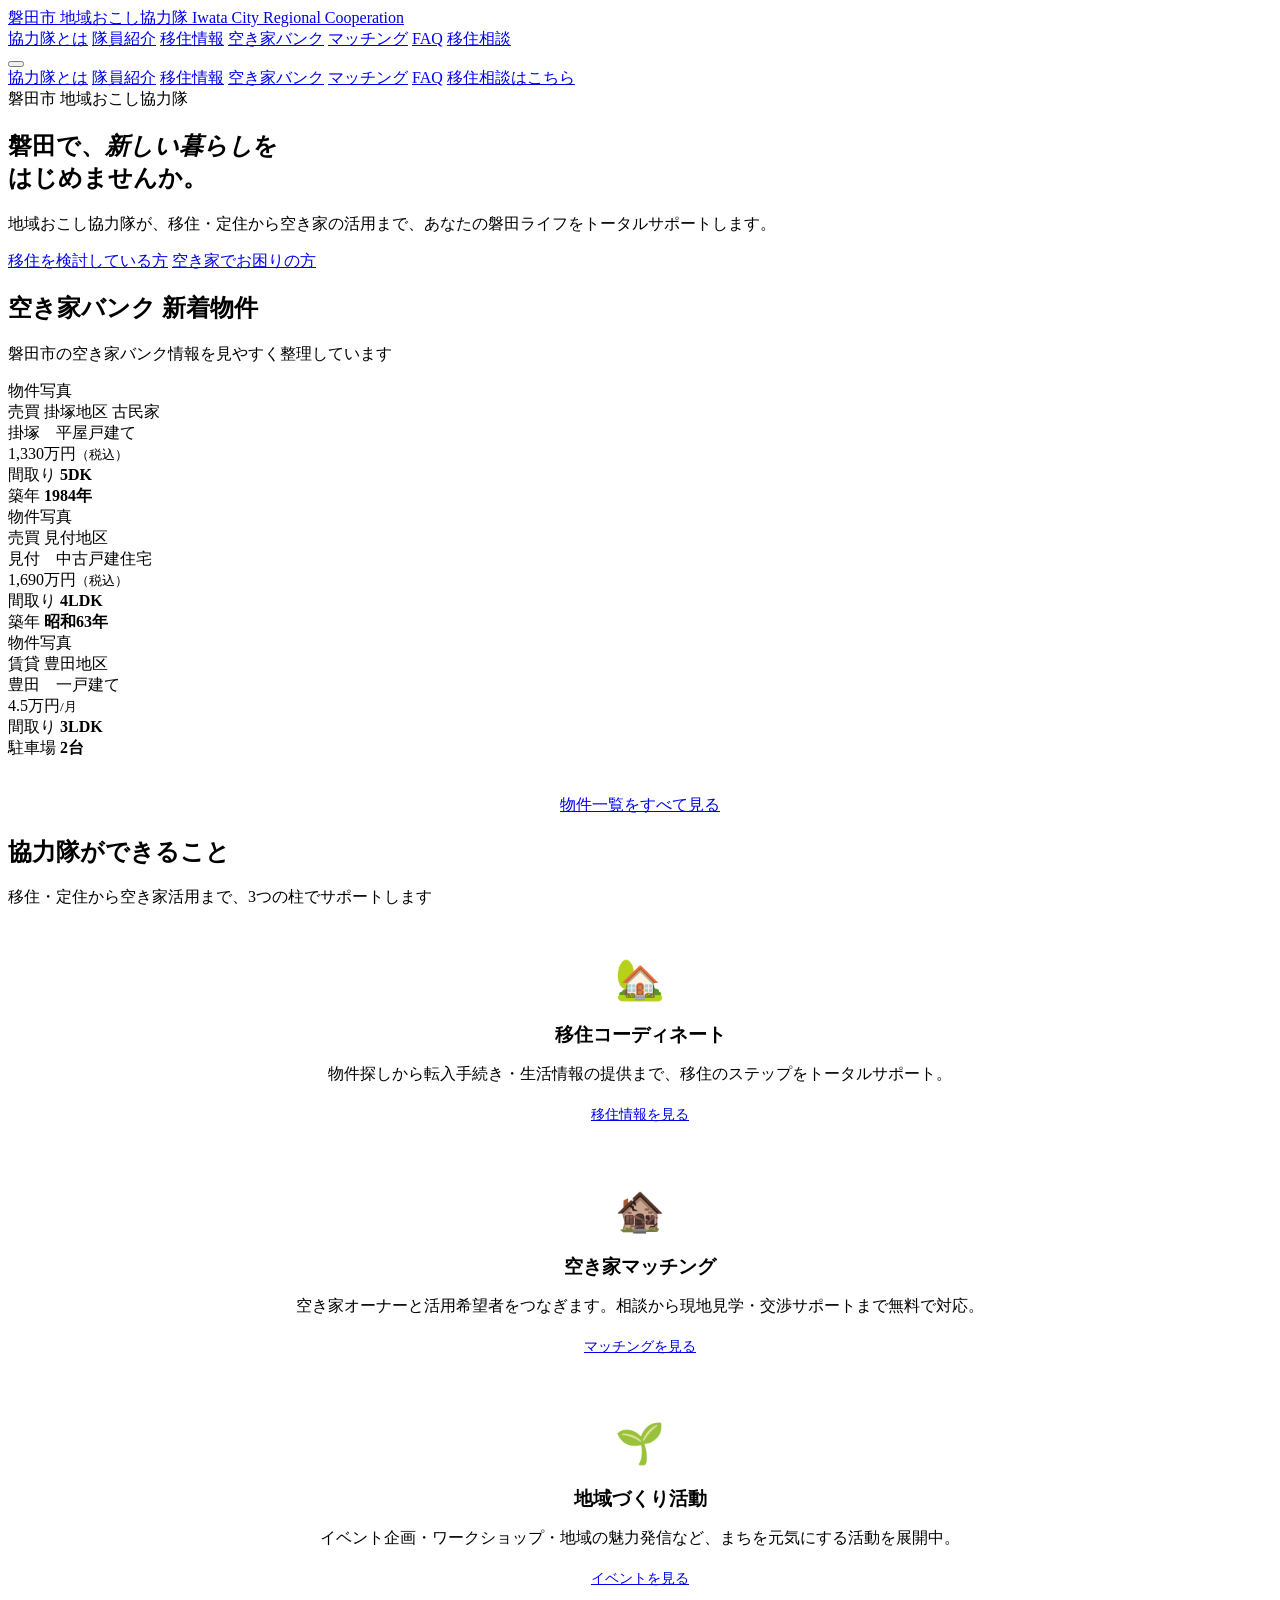
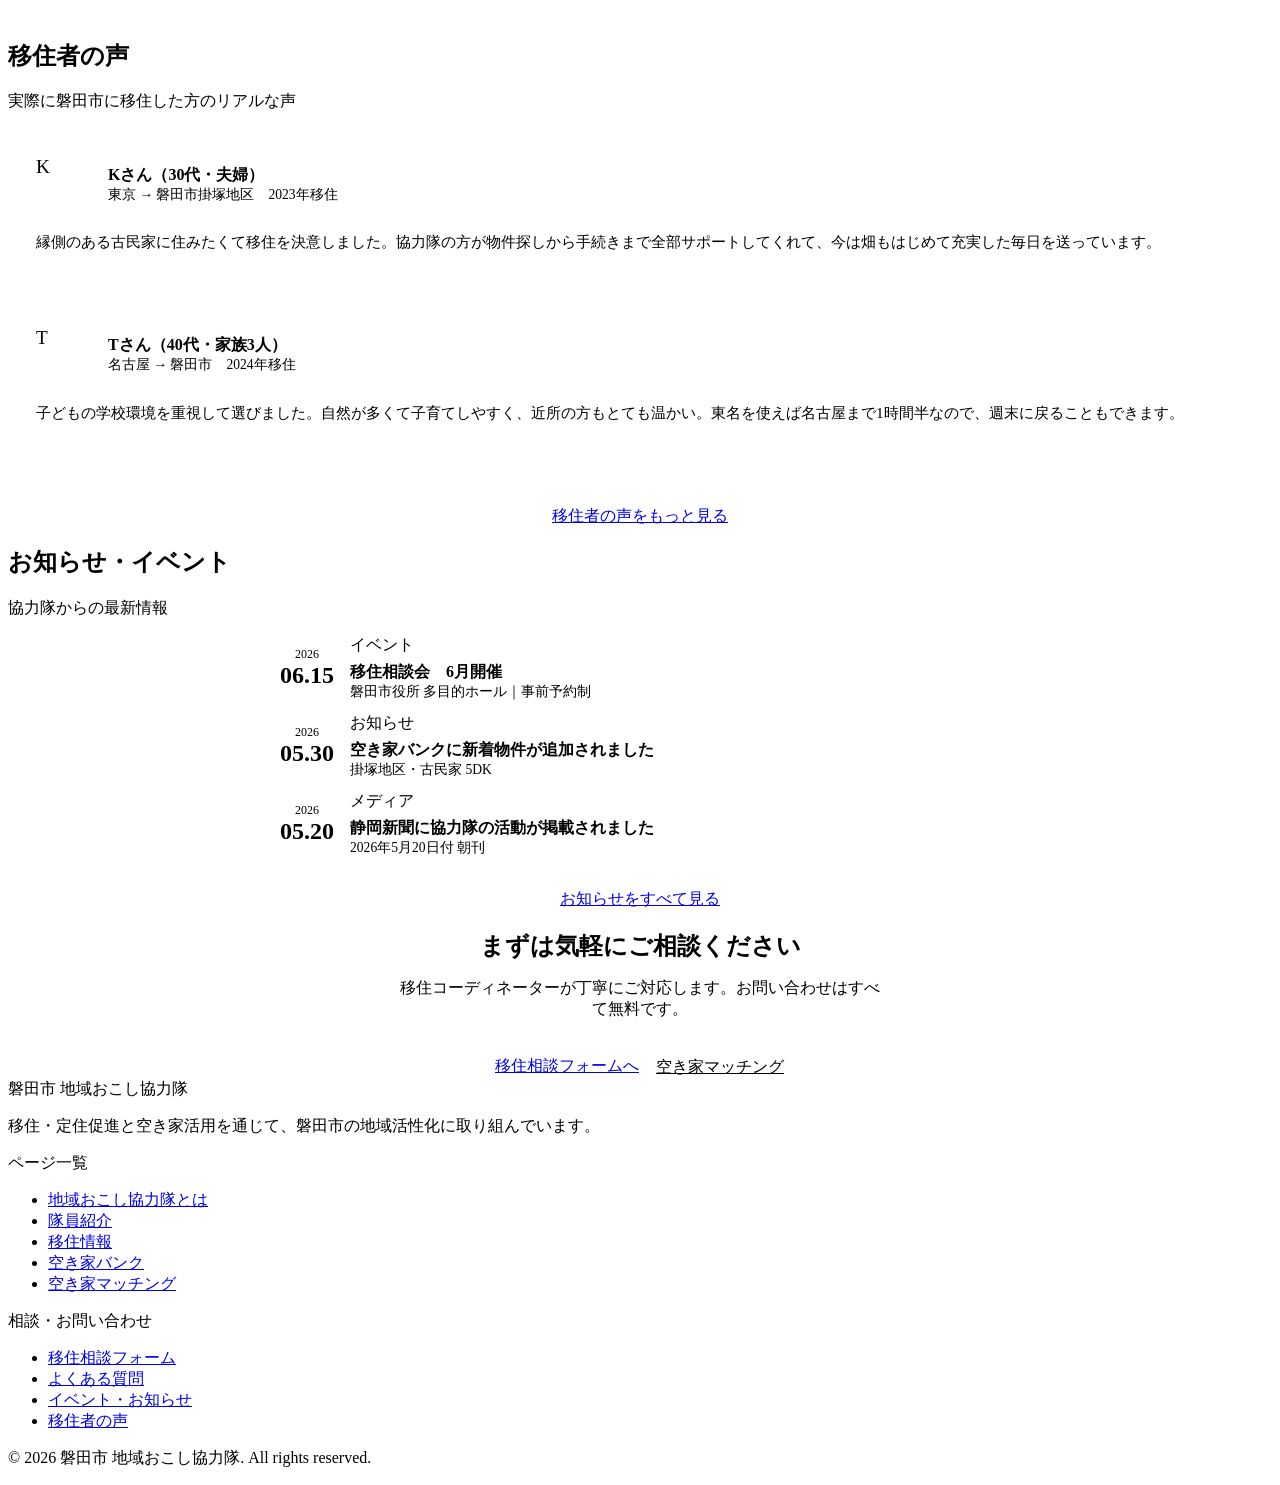
==== index.html @ 61204e0e "Add initial index.html for Iwata City project" ====
<!DOCTYPE html>
<html lang="ja">
<head>
  <meta charset="UTF-8">
  <meta name="viewport" content="width=device-width, initial-scale=1.0">
  <title>磐田市 地域おこし協力隊</title>
  <meta name="description" content="磐田市の地域おこし協力隊が移住・空き家活用をサポートします。移住相談・空き家バンク・マッチングのご相談はこちら。">
  <link rel="preconnect" href="https://fonts.googleapis.com">
  <link rel="preconnect" href="https://fonts.gstatic.com" crossorigin>
  <link href="https://fonts.googleapis.com/css2?family=Noto+Sans+JP:wght@400;500;700&family=Noto+Serif+JP:wght@400;700&display=swap" rel="stylesheet">
  <link rel="stylesheet" href="style.css">
</head>
<body>

  <!-- ヘッダー -->
  <header class="site-header" id="header">
    <div class="header-inner">
      <a href="index.html" class="site-logo">
        磐田市 地域おこし協力隊
        <span>Iwata City Regional Cooperation</span>
      </a>
      <nav class="nav-links">
        <a href="about.html">協力隊とは</a>
        <a href="members.html">隊員紹介</a>
        <a href="iju.html">移住情報</a>
        <a href="akiya-bank.html">空き家バンク</a>
        <a href="matching.html">マッチング</a>
        <a href="faq.html">FAQ</a>
        <a href="consult.html" class="nav-cta">移住相談</a>
      </nav>
      <button class="hamburger" id="hamburger" aria-label="メニューを開く">
        <span></span><span></span><span></span>
      </button>
    </div>
  </header>

  <!-- モバイルナビ -->
  <nav class="mobile-nav" id="mobileNav">
    <a href="about.html">協力隊とは</a>
    <a href="members.html">隊員紹介</a>
    <a href="iju.html">移住情報</a>
    <a href="akiya-bank.html">空き家バンク</a>
    <a href="matching.html">マッチング</a>
    <a href="faq.html">FAQ</a>
    <a href="consult.html" class="nav-cta">移住相談はこちら</a>
  </nav>

  <main>

    <!-- ヒーローセクション -->
    <section class="hero">
      <div class="hero-bg"></div>
      <div class="container hero-content">
        <div class="hero-eyebrow">磐田市 地域おこし協力隊</div>
        <h1 class="hero-title fade-up">
          磐田で、<em>新しい暮らし</em>を<br>はじめませんか。
        </h1>
        <p class="hero-desc fade-up">
          地域おこし協力隊が、移住・定住から空き家の活用まで、あなたの磐田ライフをトータルサポートします。
        </p>
        <div class="hero-btns fade-up">
          <a href="consult.html" class="btn btn-primary">移住を検討している方</a>
          <a href="matching.html" class="btn btn-secondary">空き家でお困りの方</a>
        </div>
      </div>
    </section>

    <!-- 空き家バンク新着物件 -->
    <section class="section" style="background: var(--gray-50);">
      <div class="container">
        <h2 class="section-title fade-up">空き家バンク 新着物件</h2>
        <p class="section-sub fade-up">磐田市の空き家バンク情報を見やすく整理しています</p>
        <div class="grid-3">

          <div class="card prop-card fade-up" onclick="location.href='akiya-bank.html'">
            <div class="card-img-placeholder">物件写真</div>
            <div class="card-body">
              <div class="prop-tags">
                <span class="tag">売買</span>
                <span class="tag-green tag">掛塚地区</span>
                <span class="tag">古民家</span>
              </div>
              <div class="prop-title">掛塚　平屋戸建て</div>
              <div class="prop-price">1,330万円<small>（税込）</small></div>
              <div class="prop-specs">
                <div class="prop-spec">間取り <strong>5DK</strong></div>
                <div class="prop-spec">築年 <strong>1984年</strong></div>
              </div>
            </div>
          </div>

          <div class="card prop-card fade-up" onclick="location.href='akiya-bank.html'">
            <div class="card-img-placeholder">物件写真</div>
            <div class="card-body">
              <div class="prop-tags">
                <span class="tag">売買</span>
                <span class="tag-green tag">見付地区</span>
              </div>
              <div class="prop-title">見付　中古戸建住宅</div>
              <div class="prop-price">1,690万円<small>（税込）</small></div>
              <div class="prop-specs">
                <div class="prop-spec">間取り <strong>4LDK</strong></div>
                <div class="prop-spec">築年 <strong>昭和63年</strong></div>
              </div>
            </div>
          </div>

          <div class="card prop-card fade-up" onclick="location.href='akiya-bank.html'">
            <div class="card-img-placeholder">物件写真</div>
            <div class="card-body">
              <div class="prop-tags">
                <span class="tag">賃貸</span>
                <span class="tag-green tag">豊田地区</span>
              </div>
              <div class="prop-title">豊田　一戸建て</div>
              <div class="prop-price">4.5万円<small>/月</small></div>
              <div class="prop-specs">
                <div class="prop-spec">間取り <strong>3LDK</strong></div>
                <div class="prop-spec">駐車場 <strong>2台</strong></div>
              </div>
            </div>
          </div>

        </div>
        <div style="text-align:center; margin-top:36px;">
          <a href="akiya-bank.html" class="btn btn-secondary fade-up">物件一覧をすべて見る</a>
        </div>
      </div>
    </section>

    <!-- 協力隊ができること -->
    <section class="section">
      <div class="container">
        <h2 class="section-title fade-up">協力隊ができること</h2>
        <p class="section-sub fade-up">移住・定住から空き家活用まで、3つの柱でサポートします</p>
        <div class="grid-3">

          <div class="card fade-up">
            <div class="card-body" style="padding: 32px 24px; text-align: center;">
              <div style="font-size:2.5rem; margin-bottom:16px;">🏡</div>
              <h3 style="margin-bottom:10px;">移住コーディネート</h3>
              <p>物件探しから転入手続き・生活情報の提供まで、移住のステップをトータルサポート。</p>
              <div style="margin-top:20px;">
                <a href="iju.html" class="btn btn-secondary" style="padding:8px 20px; font-size:.85rem;">移住情報を見る</a>
              </div>
            </div>
          </div>

          <div class="card fade-up">
            <div class="card-body" style="padding: 32px 24px; text-align: center;">
              <div style="font-size:2.5rem; margin-bottom:16px;">🏚️</div>
              <h3 style="margin-bottom:10px;">空き家マッチング</h3>
              <p>空き家オーナーと活用希望者をつなぎます。相談から現地見学・交渉サポートまで無料で対応。</p>
              <div style="margin-top:20px;">
                <a href="matching.html" class="btn btn-secondary" style="padding:8px 20px; font-size:.85rem;">マッチングを見る</a>
              </div>
            </div>
          </div>

          <div class="card fade-up">
            <div class="card-body" style="padding: 32px 24px; text-align: center;">
              <div style="font-size:2.5rem; margin-bottom:16px;">🌱</div>
              <h3 style="margin-bottom:10px;">地域づくり活動</h3>
              <p>イベント企画・ワークショップ・地域の魅力発信など、まちを元気にする活動を展開中。</p>
              <div style="margin-top:20px;">
                <a href="events.html" class="btn btn-secondary" style="padding:8px 20px; font-size:.85rem;">イベントを見る</a>
              </div>
            </div>
          </div>

        </div>
      </div>
    </section>

    <!-- 移住者の声 -->
    <section class="section" style="background: var(--blue-light);">
      <div class="container">
        <h2 class="section-title fade-up">移住者の声</h2>
        <p class="section-sub fade-up">実際に磐田市に移住した方のリアルな声</p>
        <div class="grid-2">

          <div class="card fade-up">
            <div class="card-body" style="padding: 28px;">
              <div style="display:flex; gap:16px; align-items:center; margin-bottom:16px;">
                <div class="member-avatar-placeholder" style="width:56px;height:56px;font-size:1.2rem;flex-shrink:0;">K</div>
                <div>
                  <div style="font-weight:700;">Kさん（30代・夫婦）</div>
                  <div style="font-size:.85rem; color:var(--gray-500);">東京 → 磐田市掛塚地区　2023年移住</div>
                </div>
              </div>
              <p style="font-size:.95rem; line-height:1.8;">縁側のある古民家に住みたくて移住を決意しました。協力隊の方が物件探しから手続きまで全部サポートしてくれて、今は畑もはじめて充実した毎日を送っています。</p>
            </div>
          </div>

          <div class="card fade-up">
            <div class="card-body" style="padding: 28px;">
              <div style="display:flex; gap:16px; align-items:center; margin-bottom:16px;">
                <div class="member-avatar-placeholder" style="width:56px;height:56px;font-size:1.2rem;flex-shrink:0;">T</div>
                <div>
                  <div style="font-weight:700;">Tさん（40代・家族3人）</div>
                  <div style="font-size:.85rem; color:var(--gray-500);">名古屋 → 磐田市　2024年移住</div>
                </div>
              </div>
              <p style="font-size:.95rem; line-height:1.8;">子どもの学校環境を重視して選びました。自然が多くて子育てしやすく、近所の方もとても温かい。東名を使えば名古屋まで1時間半なので、週末に戻ることもできます。</p>
            </div>
          </div>

        </div>
        <div style="text-align:center; margin-top:36px;">
          <a href="voices.html" class="btn btn-primary fade-up">移住者の声をもっと見る</a>
        </div>
      </div>
    </section>

    <!-- お知らせ・イベント -->
    <section class="section">
      <div class="container">
        <h2 class="section-title fade-up">お知らせ・イベント</h2>
        <p class="section-sub fade-up">協力隊からの最新情報</p>
        <div style="max-width:720px; margin:0 auto;">

          <div class="card fade-up" style="margin-bottom:12px;">
            <div class="card-body" style="display:flex; gap:16px; align-items:center;">
              <div style="flex-shrink:0; text-align:center;">
                <div style="font-size:.75rem; color:var(--gray-500);">2026</div>
                <div style="font-size:1.5rem; font-weight:700; color:var(--blue);">06.15</div>
              </div>
              <div>
                <span class="tag" style="margin-bottom:6px; display:inline-block;">イベント</span>
                <div style="font-weight:700;">移住相談会　6月開催</div>
                <div style="font-size:.85rem; color:var(--gray-500);">磐田市役所 多目的ホール｜事前予約制</div>
              </div>
            </div>
          </div>

          <div class="card fade-up" style="margin-bottom:12px;">
            <div class="card-body" style="display:flex; gap:16px; align-items:center;">
              <div style="flex-shrink:0; text-align:center;">
                <div style="font-size:.75rem; color:var(--gray-500);">2026</div>
                <div style="font-size:1.5rem; font-weight:700; color:var(--blue);">05.30</div>
              </div>
              <div>
                <span class="tag-green tag" style="margin-bottom:6px; display:inline-block;">お知らせ</span>
                <div style="font-weight:700;">空き家バンクに新着物件が追加されました</div>
                <div style="font-size:.85rem; color:var(--gray-500);">掛塚地区・古民家 5DK</div>
              </div>
            </div>
          </div>

          <div class="card fade-up">
            <div class="card-body" style="display:flex; gap:16px; align-items:center;">
              <div style="flex-shrink:0; text-align:center;">
                <div style="font-size:.75rem; color:var(--gray-500);">2026</div>
                <div style="font-size:1.5rem; font-weight:700; color:var(--blue);">05.20</div>
              </div>
              <div>
                <span class="tag-gray tag" style="margin-bottom:6px; display:inline-block;">メディア</span>
                <div style="font-weight:700;">静岡新聞に協力隊の活動が掲載されました</div>
                <div style="font-size:.85rem; color:var(--gray-500);">2026年5月20日付 朝刊</div>
              </div>
            </div>
          </div>

        </div>
        <div style="text-align:center; margin-top:32px;">
          <a href="events.html" class="btn btn-secondary fade-up">お知らせをすべて見る</a>
        </div>
      </div>
    </section>

    <!-- 相談CTA -->
    <section class="section" style="background: var(--gray-900); color: var(--white);">
      <div class="container" style="text-align:center;">
        <h2 class="fade-up" style="color:var(--white); margin-bottom:16px;">まずは気軽にご相談ください</h2>
        <p class="fade-up" style="color:var(--gray-300); max-width:480px; margin:0 auto 36px;">移住コーディネーターが丁寧にご対応します。お問い合わせはすべて無料です。</p>
        <div style="display:flex; gap:16px; justify-content:center; flex-wrap:wrap;" class="fade-up">
          <a href="consult.html" class="btn btn-primary">移住相談フォームへ</a>
          <a href="matching.html" class="btn" style="background:transparent; color:var(--white); border:1.5px solid rgba(255,255,255,.4);">空き家マッチング</a>
        </div>
      </div>
    </section>

  </main>

  <!-- フッター -->
  <footer class="site-footer">
    <div class="container">
      <div class="footer-inner">
        <div>
          <div class="footer-logo">磐田市 地域おこし協力隊</div>
          <p class="footer-desc">移住・定住促進と空き家活用を通じて、磐田市の地域活性化に取り組んでいます。</p>
        </div>
        <div>
          <div class="footer-heading">ページ一覧</div>
          <ul class="footer-links">
            <li><a href="about.html">地域おこし協力隊とは</a></li>
            <li><a href="members.html">隊員紹介</a></li>
            <li><a href="iju.html">移住情報</a></li>
            <li><a href="akiya-bank.html">空き家バンク</a></li>
            <li><a href="matching.html">空き家マッチング</a></li>
          </ul>
        </div>
        <div>
          <div class="footer-heading">相談・お問い合わせ</div>
          <ul class="footer-links">
            <li><a href="consult.html">移住相談フォーム</a></li>
            <li><a href="faq.html">よくある質問</a></li>
            <li><a href="events.html">イベント・お知らせ</a></li>
            <li><a href="voices.html">移住者の声</a></li>
          </ul>
        </div>
      </div>
      <div class="footer-bottom">
        <p>© 2026 磐田市 地域おこし協力隊. All rights reserved.</p>
      </div>
    </div>
  </footer>

  <script>
    // スクロールでヘッダーに影
    const header = document.getElementById('header');
    window.addEventListener('scroll', () => {
      header.classList.toggle('scrolled', window.scrollY > 10);
    });

    // ハンバーガーメニュー
    const hamburger = document.getElementById('hamburger');
    const mobileNav = document.getElementById('mobileNav');
    hamburger.addEventListener('click', () => {
      hamburger.classList.toggle('open');
      mobileNav.classList.toggle('open');
    });
    mobileNav.querySelectorAll('a').forEach(a => {
      a.addEventListener('click', () => {
        hamburger.classList.remove('open');
        mobileNav.classList.remove('open');
      });
    });

    // スクロールアニメーション
    const observer = new IntersectionObserver((entries) => {
      entries.forEach((entry, i) => {
        if (entry.isIntersecting) {
          setTimeout(() => entry.target.classList.add('visible'), i * 80);
        }
      });
    }, { threshold: 0.1 });
    document.querySelectorAll('.fade-up').forEach(el => observer.observe(el));
  </script>

</body>
</html>
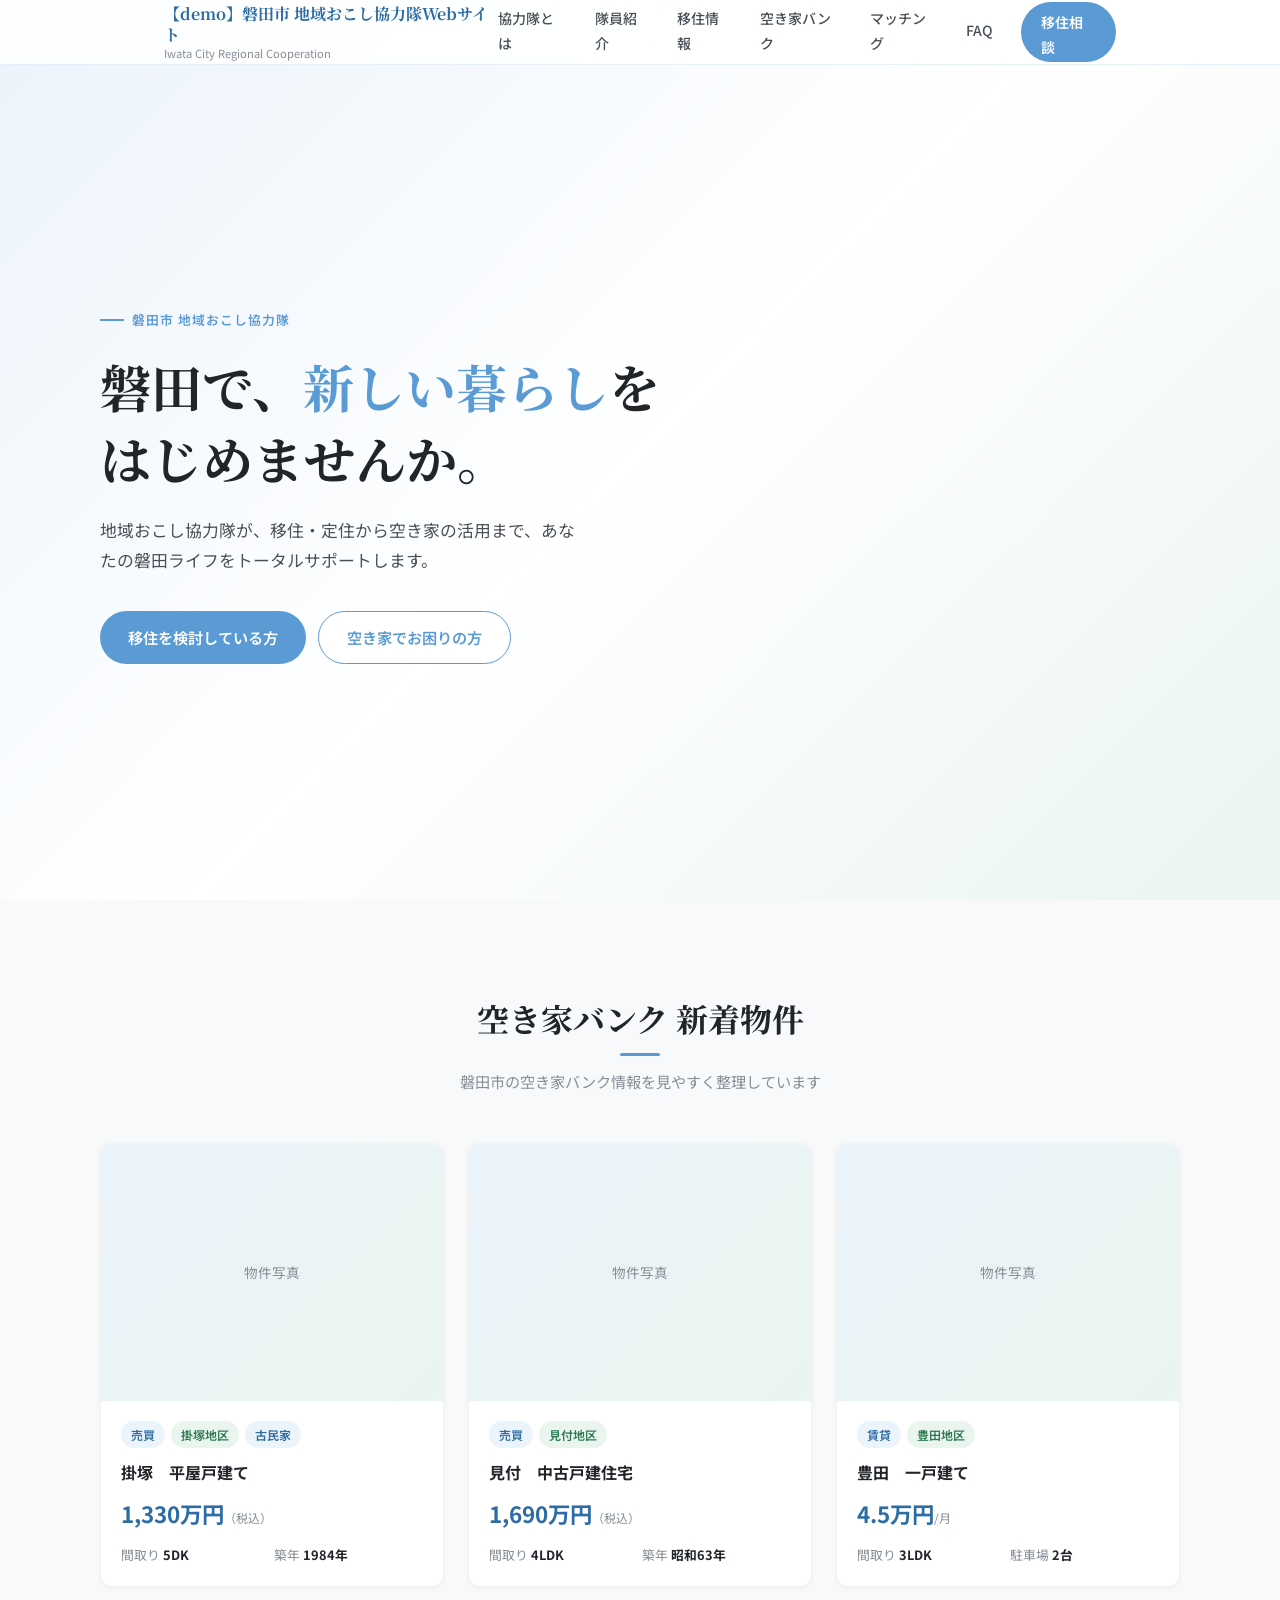
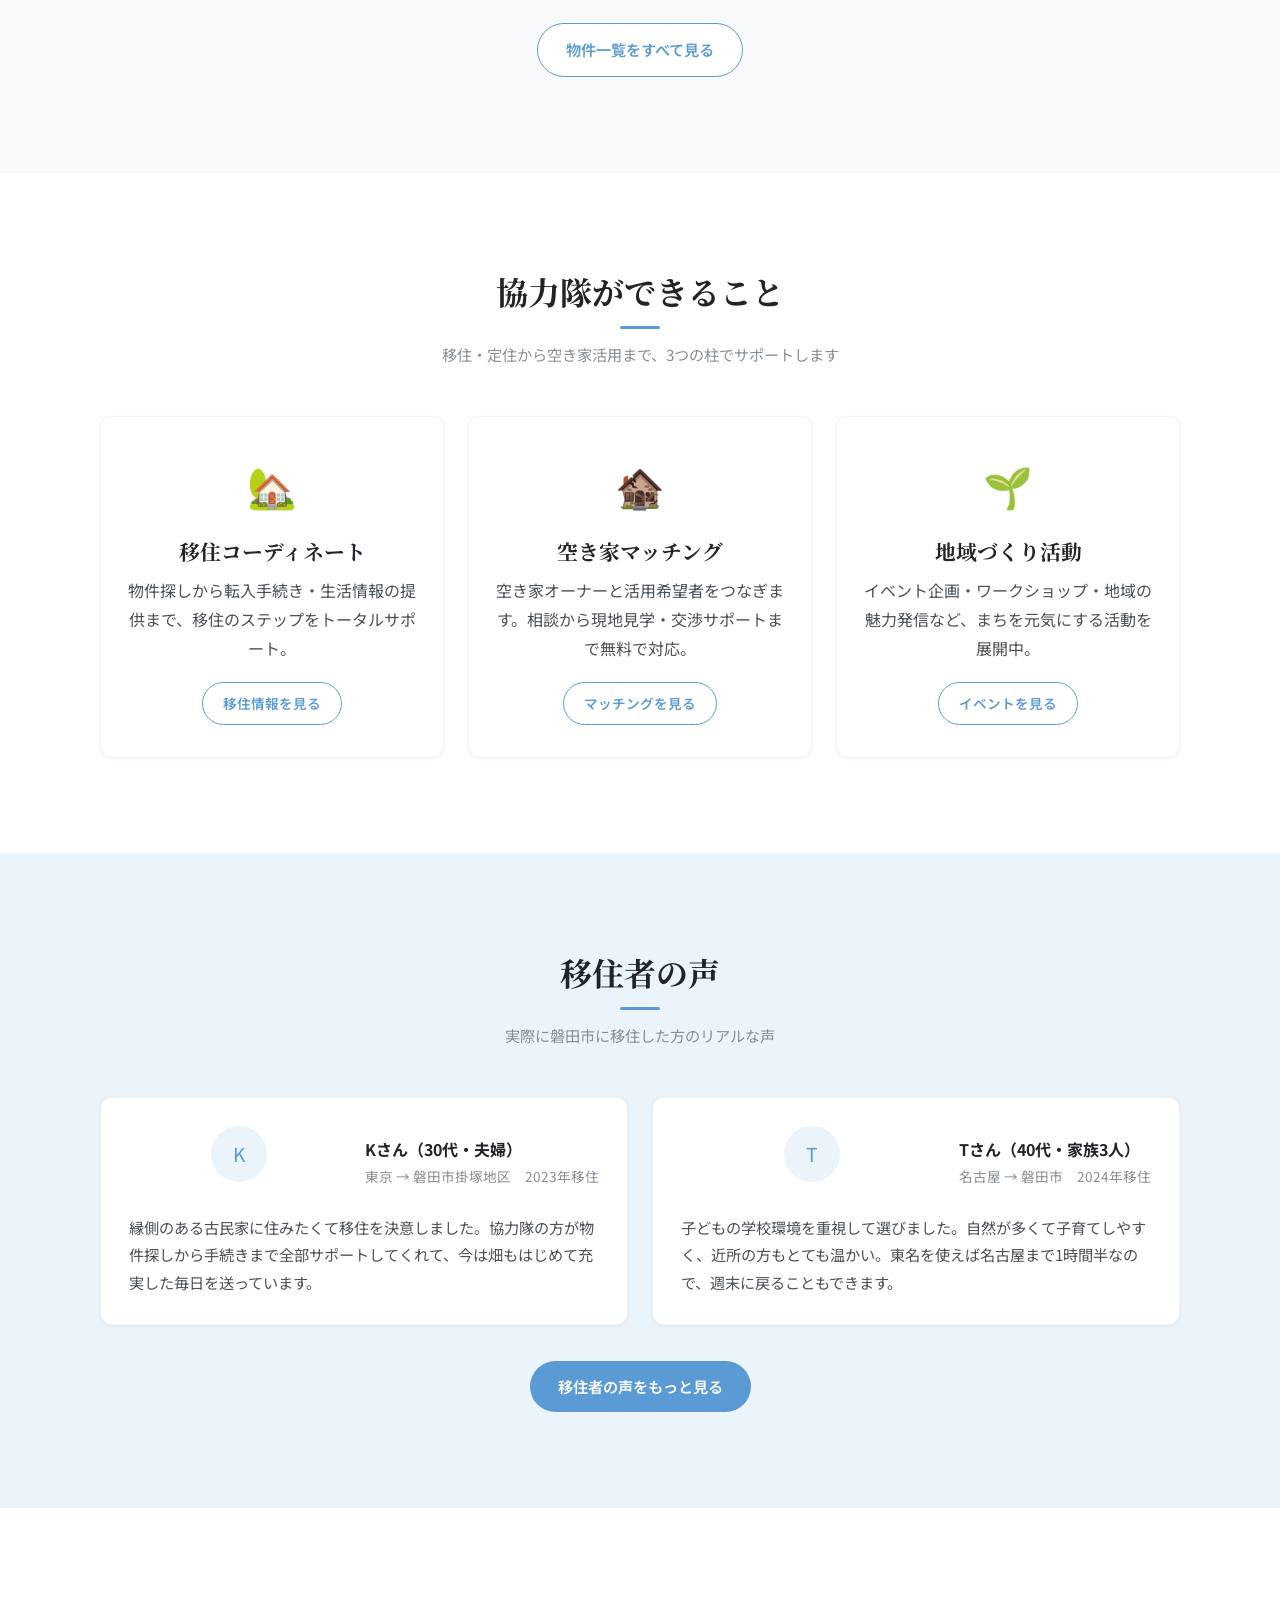
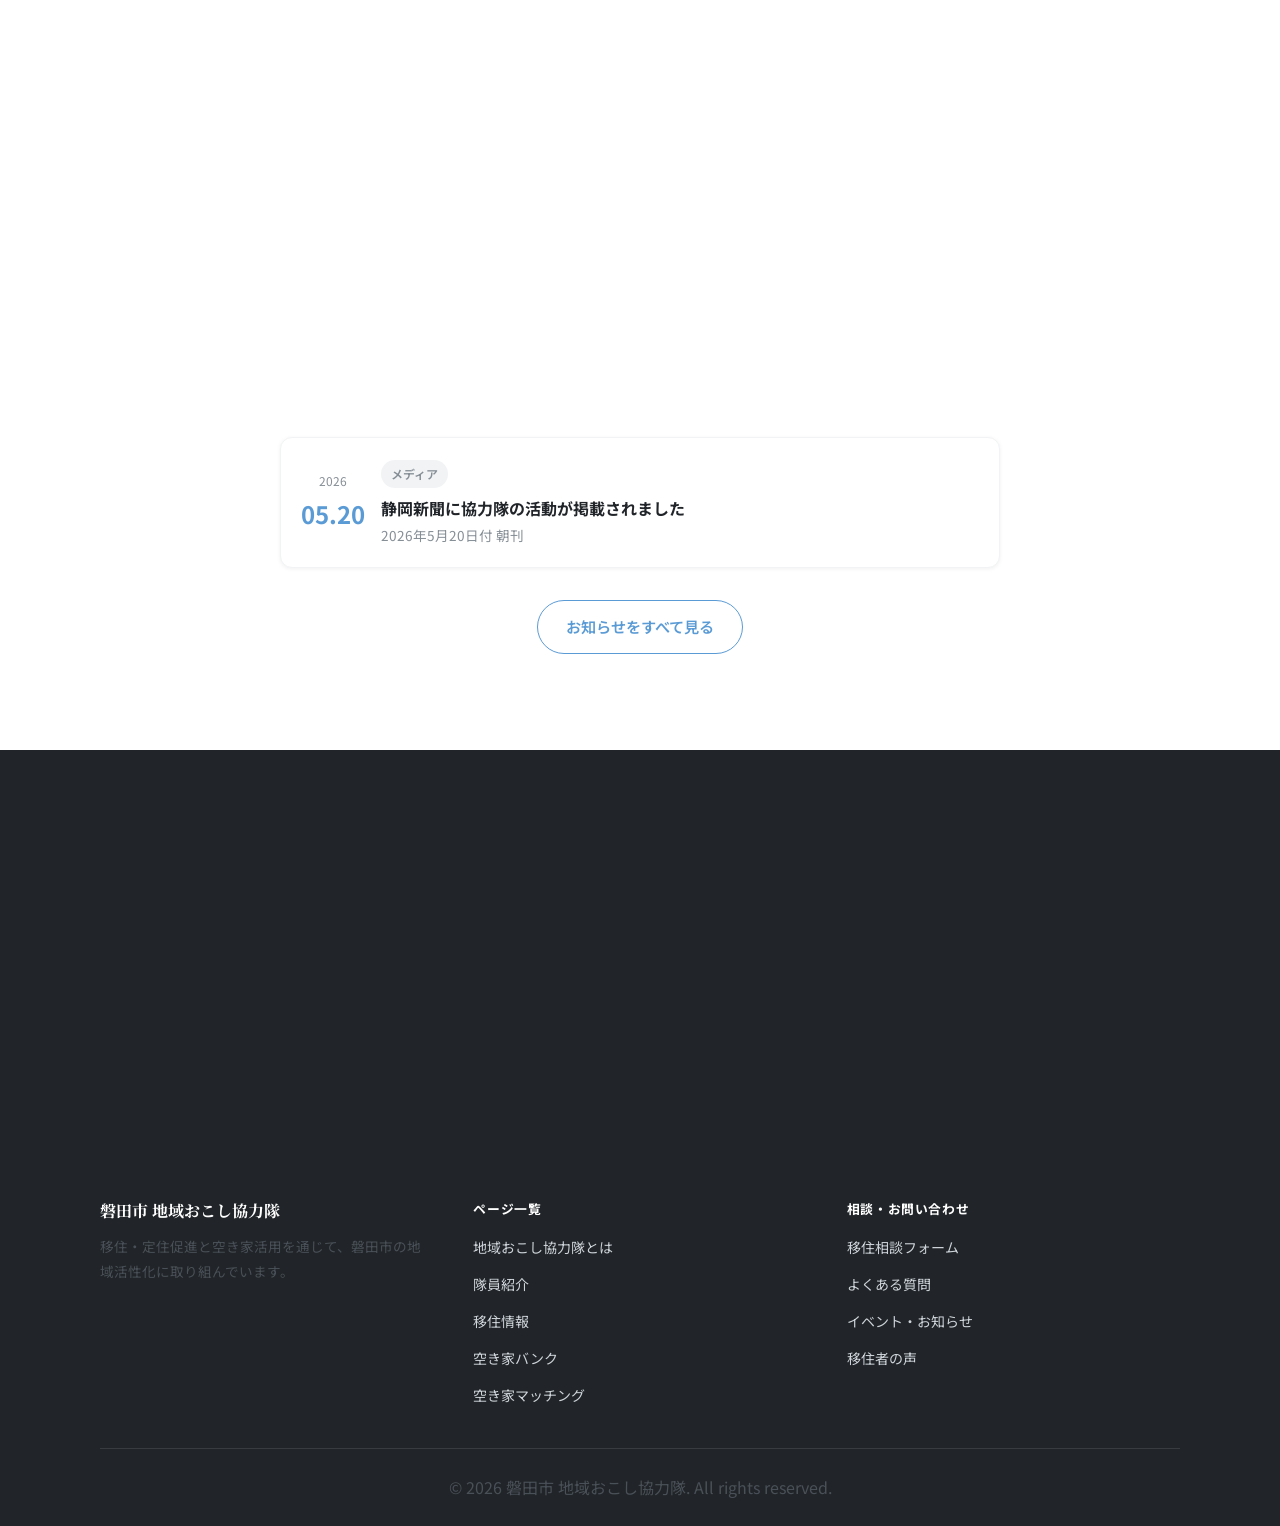
==== commit 296881fb: "Update index.html" ====
--- a/index.html
+++ b/index.html
@@ -3,7 +3,7 @@
 <head>
   <meta charset="UTF-8">
   <meta name="viewport" content="width=device-width, initial-scale=1.0">
-  <title>磐田市 地域おこし協力隊</title>
+  <title>【demo】磐田市 地域おこし協力隊Webサイト</title>
   <meta name="description" content="磐田市の地域おこし協力隊が移住・空き家活用をサポートします。移住相談・空き家バンク・マッチングのご相談はこちら。">
   <link rel="preconnect" href="https://fonts.googleapis.com">
   <link rel="preconnect" href="https://fonts.gstatic.com" crossorigin>
@@ -16,7 +16,7 @@
   <header class="site-header" id="header">
     <div class="header-inner">
       <a href="index.html" class="site-logo">
-        磐田市 地域おこし協力隊
+        【demo】磐田市 地域おこし協力隊Webサイト
         <span>Iwata City Regional Cooperation</span>
       </a>
       <nav class="nav-links">
--- a/style.css
+++ b/style.css
@@ -0,0 +1,535 @@
+/* ===== RESET & BASE ===== */
+*, *::before, *::after { box-sizing: border-box; margin: 0; padding: 0; }
+
+:root {
+  --blue:      #5B9BD5;
+  --blue-dark: #2E6DA4;
+  --blue-light:#EBF3FB;
+  --green:     #6BBF8E;
+  --green-light:#EAF5EF;
+  --gray-50:   #F8F9FA;
+  --gray-100:  #F1F3F5;
+  --gray-300:  #CED4DA;
+  --gray-500:  #868E96;
+  --gray-700:  #495057;
+  --gray-900:  #212529;
+  --white:     #FFFFFF;
+  --radius-sm: 6px;
+  --radius-md: 12px;
+  --radius-lg: 20px;
+  --shadow-sm: 0 1px 4px rgba(0,0,0,.06);
+  --shadow-md: 0 4px 16px rgba(0,0,0,.08);
+  --shadow-lg: 0 8px 32px rgba(0,0,0,.10);
+  --transition: .25s ease;
+  --max-w: 1080px;
+}
+
+html { scroll-behavior: smooth; font-size: 16px; }
+
+body {
+  font-family: 'Noto Sans JP', sans-serif;
+  color: var(--gray-900);
+  background: var(--white);
+  line-height: 1.8;
+  -webkit-font-smoothing: antialiased;
+}
+
+img { max-width: 100%; height: auto; display: block; }
+a { color: inherit; text-decoration: none; }
+ul { list-style: none; }
+
+/* ===== TYPOGRAPHY ===== */
+h1, h2, h3, h4 {
+  font-family: 'Noto Serif JP', serif;
+  line-height: 1.4;
+  font-weight: 700;
+}
+h1 { font-size: clamp(2rem, 5vw, 3.2rem); }
+h2 { font-size: clamp(1.5rem, 3vw, 2rem); }
+h3 { font-size: clamp(1.1rem, 2vw, 1.3rem); }
+p  { font-size: clamp(.9rem, 1.5vw, 1rem); color: var(--gray-700); }
+
+/* ===== LAYOUT ===== */
+.container { width: 90%; max-width: var(--max-w); margin: 0 auto; }
+.section    { padding: clamp(48px, 8vw, 96px) 0; }
+.section-title {
+  text-align: center;
+  margin-bottom: 12px;
+  color: var(--gray-900);
+}
+.section-sub {
+  text-align: center;
+  color: var(--gray-500);
+  font-size: .95rem;
+  margin-bottom: 48px;
+}
+.section-title::after {
+  content: '';
+  display: block;
+  width: 40px;
+  height: 3px;
+  background: var(--blue);
+  margin: 12px auto 0;
+  border-radius: 2px;
+}
+
+/* ===== HEADER / NAV ===== */
+.site-header {
+  position: fixed;
+  top: 0; left: 0; right: 0;
+  z-index: 100;
+  background: rgba(255,255,255,.88);
+  backdrop-filter: blur(12px);
+  -webkit-backdrop-filter: blur(12px);
+  border-bottom: 1px solid rgba(91,155,213,.15);
+  transition: box-shadow var(--transition);
+}
+.site-header.scrolled { box-shadow: var(--shadow-md); }
+
+.header-inner {
+  display: flex;
+  align-items: center;
+  justify-content: space-between;
+  height: 64px;
+  padding: 0 5%;
+  max-width: var(--max-w);
+  margin: 0 auto;
+}
+
+.site-logo {
+  font-family: 'Noto Serif JP', serif;
+  font-size: 1rem;
+  font-weight: 700;
+  color: var(--blue-dark);
+  line-height: 1.3;
+}
+.site-logo span {
+  display: block;
+  font-size: .7rem;
+  font-weight: 400;
+  color: var(--gray-500);
+  font-family: 'Noto Sans JP', sans-serif;
+}
+
+.nav-links {
+  display: flex;
+  gap: 28px;
+  align-items: center;
+}
+.nav-links a {
+  font-size: .875rem;
+  color: var(--gray-700);
+  font-weight: 500;
+  position: relative;
+  padding-bottom: 2px;
+  transition: color var(--transition);
+}
+.nav-links a::after {
+  content: '';
+  position: absolute;
+  bottom: 0; left: 0;
+  width: 0; height: 2px;
+  background: var(--blue);
+  transition: width var(--transition);
+  border-radius: 1px;
+}
+.nav-links a:hover { color: var(--blue); }
+.nav-links a:hover::after { width: 100%; }
+
+.nav-cta {
+  background: var(--blue);
+  color: var(--white) !important;
+  padding: 8px 20px;
+  border-radius: 100px;
+  font-size: .875rem !important;
+  font-weight: 600 !important;
+  transition: background var(--transition), transform var(--transition) !important;
+}
+.nav-cta::after { display: none !important; }
+.nav-cta:hover {
+  background: var(--blue-dark) !important;
+  transform: translateY(-1px);
+}
+
+/* ===== HAMBURGER ===== */
+.hamburger {
+  display: none;
+  flex-direction: column;
+  gap: 5px;
+  cursor: pointer;
+  padding: 6px;
+  background: none;
+  border: none;
+}
+.hamburger span {
+  display: block;
+  width: 22px;
+  height: 2px;
+  background: var(--gray-700);
+  border-radius: 2px;
+  transition: transform var(--transition), opacity var(--transition);
+}
+.hamburger.open span:nth-child(1) { transform: translateY(7px) rotate(45deg); }
+.hamburger.open span:nth-child(2) { opacity: 0; }
+.hamburger.open span:nth-child(3) { transform: translateY(-7px) rotate(-45deg); }
+
+/* ===== MOBILE NAV ===== */
+.mobile-nav {
+  display: none;
+  position: fixed;
+  top: 64px; left: 0; right: 0; bottom: 0;
+  background: rgba(255,255,255,.97);
+  z-index: 99;
+  flex-direction: column;
+  align-items: center;
+  justify-content: center;
+  gap: 32px;
+}
+.mobile-nav.open { display: flex; }
+.mobile-nav a {
+  font-size: 1.2rem;
+  font-weight: 500;
+  color: var(--gray-900);
+  transition: color var(--transition);
+}
+.mobile-nav a:hover { color: var(--blue); }
+.mobile-nav .nav-cta {
+  background: var(--blue);
+  color: var(--white) !important;
+  padding: 12px 32px;
+  border-radius: 100px;
+}
+
+/* ===== BUTTONS ===== */
+.btn {
+  display: inline-flex;
+  align-items: center;
+  gap: 6px;
+  padding: 12px 28px;
+  border-radius: 100px;
+  font-weight: 600;
+  font-size: .95rem;
+  cursor: pointer;
+  transition: transform var(--transition), box-shadow var(--transition);
+  border: none;
+}
+.btn:hover { transform: translateY(-2px); box-shadow: var(--shadow-md); }
+.btn-primary { background: var(--blue); color: var(--white); }
+.btn-primary:hover { background: var(--blue-dark); }
+.btn-secondary { background: var(--white); color: var(--blue); border: 1.5px solid var(--blue); }
+.btn-secondary:hover { background: var(--blue-light); }
+.btn-green { background: var(--green); color: var(--white); }
+.btn-green:hover { background: #4DA877; }
+.btn-full { width: 100%; justify-content: center; border-radius: var(--radius-md); }
+
+/* ===== CARDS ===== */
+.card {
+  background: var(--white);
+  border-radius: var(--radius-md);
+  box-shadow: var(--shadow-sm);
+  border: 1px solid var(--gray-100);
+  overflow: hidden;
+  transition: transform var(--transition), box-shadow var(--transition);
+}
+.card:hover { transform: translateY(-4px); box-shadow: var(--shadow-lg); }
+.card-body { padding: 20px; }
+.card-img {
+  width: 100%;
+  aspect-ratio: 16/9;
+  object-fit: cover;
+  background: var(--gray-100);
+}
+.card-img-placeholder {
+  width: 100%;
+  aspect-ratio: 16/9;
+  background: linear-gradient(135deg, var(--blue-light), var(--green-light));
+  display: flex;
+  align-items: center;
+  justify-content: center;
+  color: var(--gray-500);
+  font-size: .85rem;
+}
+
+/* ===== TAGS / BADGES ===== */
+.tag {
+  display: inline-block;
+  padding: 3px 10px;
+  border-radius: 100px;
+  font-size: .75rem;
+  font-weight: 600;
+  background: var(--blue-light);
+  color: var(--blue-dark);
+}
+.tag-green { background: var(--green-light); color: #2D7A52; }
+.tag-gray  { background: var(--gray-100); color: var(--gray-500); }
+.tag-sold  { background: #FDECEA; color: #C0392B; }
+
+/* ===== FORM ===== */
+.form-group { margin-bottom: 20px; }
+.form-label {
+  display: block;
+  font-size: .875rem;
+  font-weight: 600;
+  color: var(--gray-700);
+  margin-bottom: 6px;
+}
+.form-label .required {
+  color: #E03131;
+  margin-left: 4px;
+  font-size: .75rem;
+}
+.form-input,
+.form-select,
+.form-textarea {
+  width: 100%;
+  padding: 12px 16px;
+  border: 1.5px solid var(--gray-300);
+  border-radius: var(--radius-sm);
+  font-size: .95rem;
+  font-family: 'Noto Sans JP', sans-serif;
+  color: var(--gray-900);
+  background: var(--white);
+  transition: border-color var(--transition), box-shadow var(--transition);
+  outline: none;
+  appearance: none;
+}
+.form-input:focus,
+.form-select:focus,
+.form-textarea:focus {
+  border-color: var(--blue);
+  box-shadow: 0 0 0 3px rgba(91,155,213,.15);
+}
+.form-textarea { height: 120px; resize: vertical; }
+
+/* ===== FAQ アコーディオン ===== */
+.faq-item { border-bottom: 1px solid var(--gray-100); }
+.faq-q {
+  display: flex;
+  justify-content: space-between;
+  align-items: center;
+  padding: 20px 0;
+  cursor: pointer;
+  gap: 16px;
+}
+.faq-q-text { font-size: 1rem; font-weight: 600; color: var(--gray-900); flex: 1; line-height: 1.5; }
+.faq-icon {
+  width: 28px; height: 28px;
+  border-radius: 50%;
+  background: var(--blue-light);
+  color: var(--blue);
+  display: flex; align-items: center; justify-content: center;
+  font-size: 1.2rem;
+  font-weight: 300;
+  flex-shrink: 0;
+  transition: transform var(--transition), background var(--transition);
+}
+.faq-item.open .faq-icon { transform: rotate(45deg); background: var(--blue); color: var(--white); }
+.faq-a {
+  font-size: .95rem;
+  color: var(--gray-700);
+  line-height: 1.8;
+  padding-bottom: 20px;
+  display: none;
+}
+.faq-item.open .faq-a { display: block; }
+
+/* ===== FOOTER ===== */
+.site-footer {
+  background: var(--gray-900);
+  color: var(--gray-300);
+  padding: 48px 0 24px;
+}
+.footer-inner {
+  display: grid;
+  grid-template-columns: 1fr 1fr 1fr;
+  gap: 40px;
+  margin-bottom: 40px;
+}
+.footer-logo {
+  font-family: 'Noto Serif JP', serif;
+  font-size: 1rem;
+  color: var(--white);
+  font-weight: 700;
+  margin-bottom: 8px;
+}
+.footer-desc { font-size: .85rem; line-height: 1.8; }
+.footer-heading { font-size: .8rem; font-weight: 700; color: var(--white); margin-bottom: 12px; letter-spacing: .05em; text-transform: uppercase; }
+.footer-links { display: flex; flex-direction: column; gap: 8px; }
+.footer-links a { font-size: .875rem; color: var(--gray-300); transition: color var(--transition); }
+.footer-links a:hover { color: var(--white); }
+.footer-bottom {
+  border-top: 1px solid rgba(255,255,255,.1);
+  padding-top: 24px;
+  text-align: center;
+  font-size: .8rem;
+  color: var(--gray-500);
+}
+
+/* ===== HERO ===== */
+.hero {
+  min-height: 100svh;
+  display: flex;
+  align-items: center;
+  padding-top: 64px;
+  position: relative;
+  overflow: hidden;
+}
+.hero-bg {
+  position: absolute;
+  inset: 0;
+  background: linear-gradient(135deg, var(--blue-light) 0%, var(--white) 50%, var(--green-light) 100%);
+  z-index: 0;
+}
+.hero-content { position: relative; z-index: 1; }
+.hero-eyebrow {
+  display: inline-flex;
+  align-items: center;
+  gap: 8px;
+  font-size: .8rem;
+  font-weight: 600;
+  color: var(--blue);
+  letter-spacing: .08em;
+  margin-bottom: 20px;
+}
+.hero-eyebrow::before {
+  content: '';
+  width: 24px; height: 2px;
+  background: var(--blue);
+  border-radius: 1px;
+}
+.hero-title { margin-bottom: 20px; color: var(--gray-900); }
+.hero-title em { font-style: normal; color: var(--blue); }
+.hero-desc { font-size: 1.05rem; max-width: 480px; margin-bottom: 36px; }
+.hero-btns { display: flex; gap: 12px; flex-wrap: wrap; }
+
+/* ===== SCROLL ANIMATION ===== */
+.fade-up {
+  opacity: 0;
+  transform: translateY(24px);
+  transition: opacity .6s ease, transform .6s ease;
+}
+.fade-up.visible { opacity: 1; transform: translateY(0); }
+
+/* ===== GRID ===== */
+.grid-3 { display: grid; grid-template-columns: repeat(3, 1fr); gap: 24px; }
+.grid-2 { display: grid; grid-template-columns: repeat(2, 1fr); gap: 24px; }
+
+/* ===== BREADCRUMB ===== */
+.breadcrumb {
+  display: flex;
+  gap: 8px;
+  align-items: center;
+  font-size: .8rem;
+  color: var(--gray-500);
+  padding: 80px 0 0;
+  margin-bottom: 32px;
+}
+.breadcrumb a { color: var(--blue); }
+.breadcrumb span { color: var(--gray-300); }
+
+/* ===== PAGE HERO (サブページ) ===== */
+.page-hero {
+  background: linear-gradient(135deg, var(--blue-light), var(--green-light));
+  padding: clamp(80px, 12vw, 120px) 0 clamp(40px, 6vw, 64px);
+  margin-top: 64px;
+}
+.page-hero h1 { color: var(--gray-900); margin-bottom: 8px; }
+.page-hero p  { color: var(--gray-500); font-size: 1rem; }
+
+/* ===== PROPERTY CARD (空き家バンク) ===== */
+.prop-card { cursor: pointer; }
+.prop-card .card-img-placeholder { aspect-ratio: 4/3; }
+.prop-tags { display: flex; gap: 6px; flex-wrap: wrap; margin-bottom: 10px; }
+.prop-title { font-size: 1rem; font-weight: 700; margin-bottom: 6px; }
+.prop-price { font-size: 1.4rem; font-weight: 700; color: var(--blue-dark); margin-bottom: 10px; }
+.prop-price small { font-size: .75rem; font-weight: 400; color: var(--gray-500); }
+.prop-specs { display: grid; grid-template-columns: 1fr 1fr; gap: 4px; }
+.prop-spec { font-size: .8rem; color: var(--gray-500); }
+.prop-spec strong { color: var(--gray-900); }
+
+/* ===== FILTER BAR ===== */
+.filter-bar {
+  background: var(--gray-50);
+  border-radius: var(--radius-md);
+  padding: 20px;
+  margin-bottom: 32px;
+  display: flex;
+  gap: 12px;
+  flex-wrap: wrap;
+  align-items: center;
+}
+.filter-label { font-size: .85rem; font-weight: 600; color: var(--gray-700); white-space: nowrap; }
+.filter-chips { display: flex; gap: 8px; flex-wrap: wrap; }
+.chip {
+  padding: 6px 14px;
+  border-radius: 100px;
+  font-size: .8rem;
+  font-weight: 500;
+  border: 1.5px solid var(--gray-300);
+  color: var(--gray-700);
+  cursor: pointer;
+  background: var(--white);
+  transition: all var(--transition);
+}
+.chip:hover, .chip.active {
+  background: var(--blue);
+  border-color: var(--blue);
+  color: var(--white);
+}
+
+/* ===== MEMBER CARD ===== */
+.member-card { text-align: center; }
+.member-avatar {
+  width: 100px; height: 100px;
+  border-radius: 50%;
+  object-fit: cover;
+  margin: 0 auto 16px;
+  border: 3px solid var(--blue-light);
+  background: var(--blue-light);
+}
+.member-avatar-placeholder {
+  width: 100px; height: 100px;
+  border-radius: 50%;
+  background: var(--blue-light);
+  display: flex; align-items: center; justify-content: center;
+  font-size: 2rem;
+  color: var(--blue);
+  margin: 0 auto 16px;
+}
+.member-name { font-size: 1.1rem; font-weight: 700; margin-bottom: 4px; }
+.member-role { font-size: .85rem; color: var(--blue); font-weight: 600; margin-bottom: 8px; }
+.member-area { font-size: .8rem; color: var(--gray-500); margin-bottom: 12px; }
+.member-msg { font-size: .9rem; color: var(--gray-700); line-height: 1.7; }
+
+/* ===== NOTICE BOX ===== */
+.notice-box {
+  background: var(--blue-light);
+  border-left: 4px solid var(--blue);
+  border-radius: 0 var(--radius-sm) var(--radius-sm) 0;
+  padding: 14px 18px;
+  font-size: .875rem;
+  color: var(--blue-dark);
+  margin-bottom: 24px;
+  line-height: 1.7;
+}
+
+/* ===== RESPONSIVE ===== */
+@media (max-width: 768px) {
+  .nav-links { display: none; }
+  .hamburger { display: flex; }
+  .grid-3 { grid-template-columns: 1fr; }
+  .grid-2 { grid-template-columns: 1fr; }
+  .footer-inner { grid-template-columns: 1fr; gap: 32px; }
+  .filter-bar { flex-direction: column; align-items: flex-start; }
+  .hero-btns { flex-direction: column; }
+  .hero-btns .btn { width: 100%; justify-content: center; }
+}
+
+@media (max-width: 480px) {
+  .prop-specs { grid-template-columns: 1fr; }
+}
+
+@media (prefers-reduced-motion: reduce) {
+  .fade-up { opacity: 1; transform: none; transition: none; }
+  * { transition: none !important; animation: none !important; }
+}
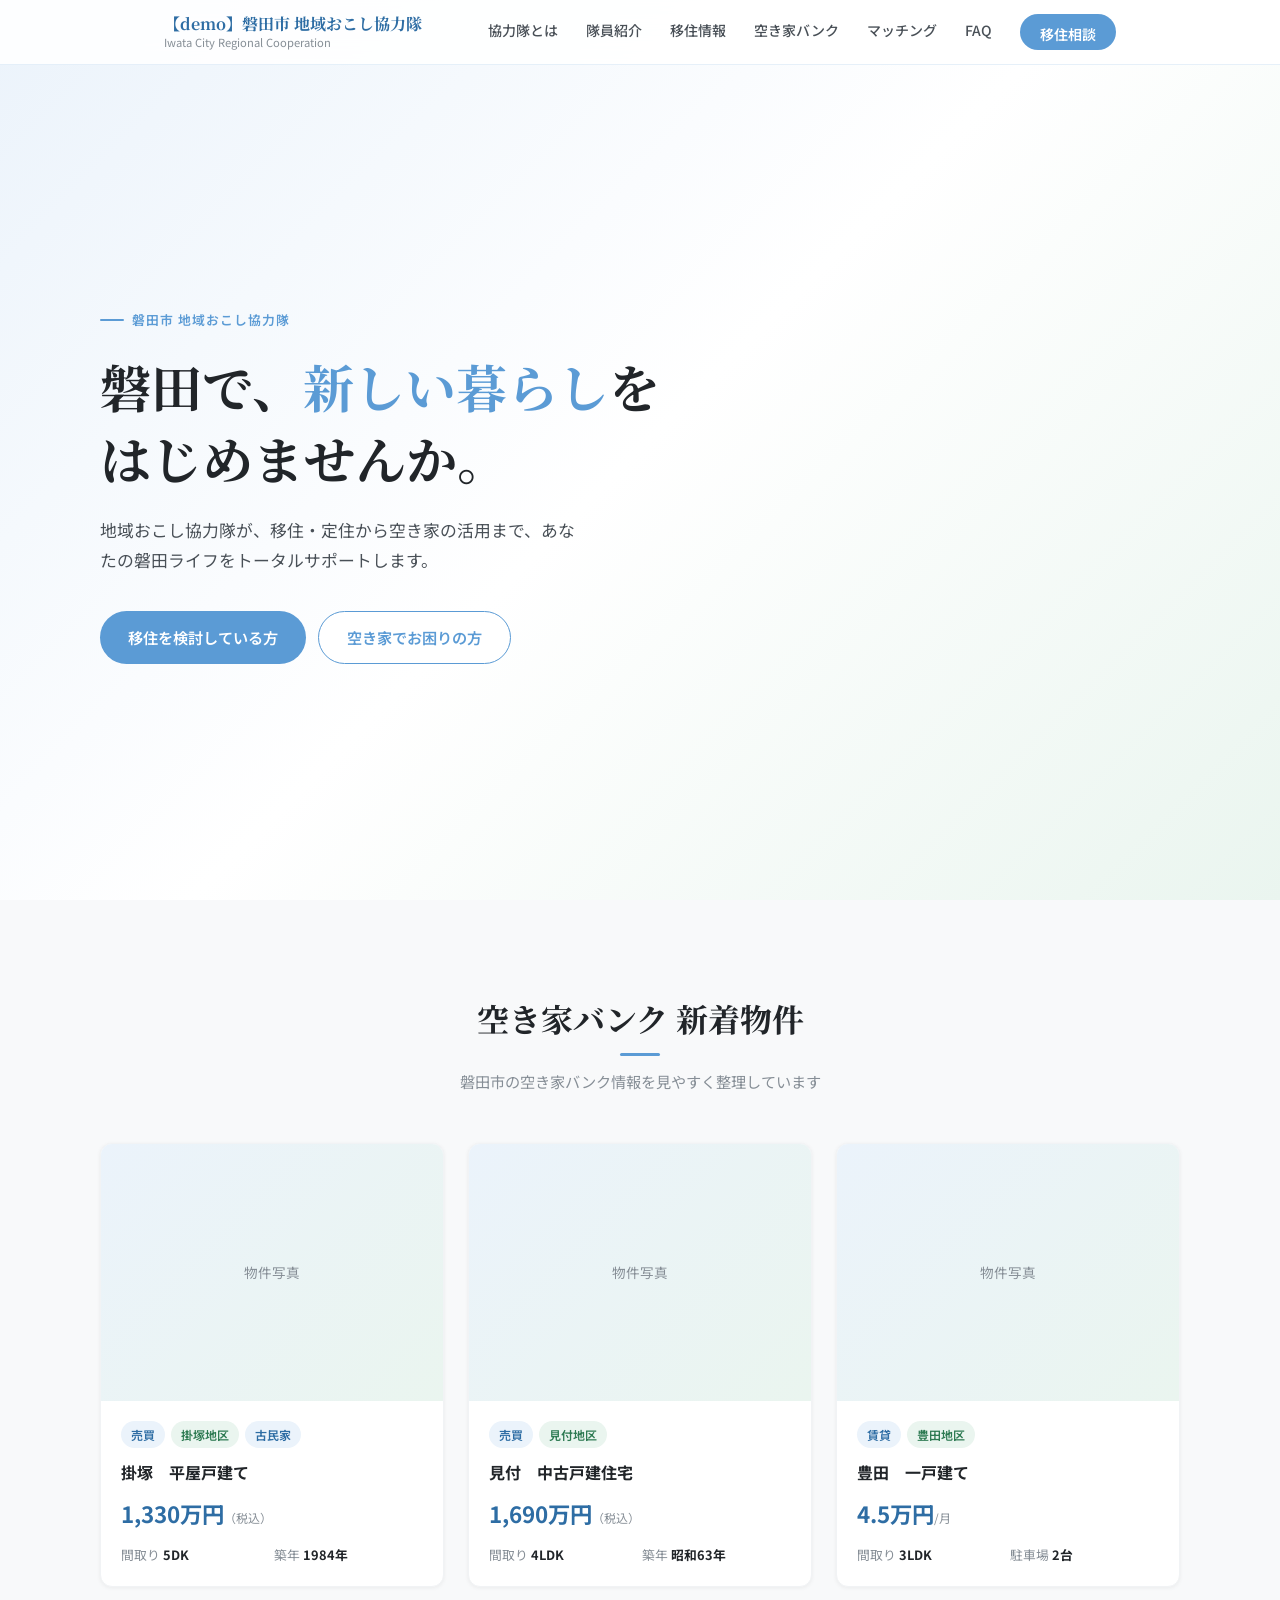
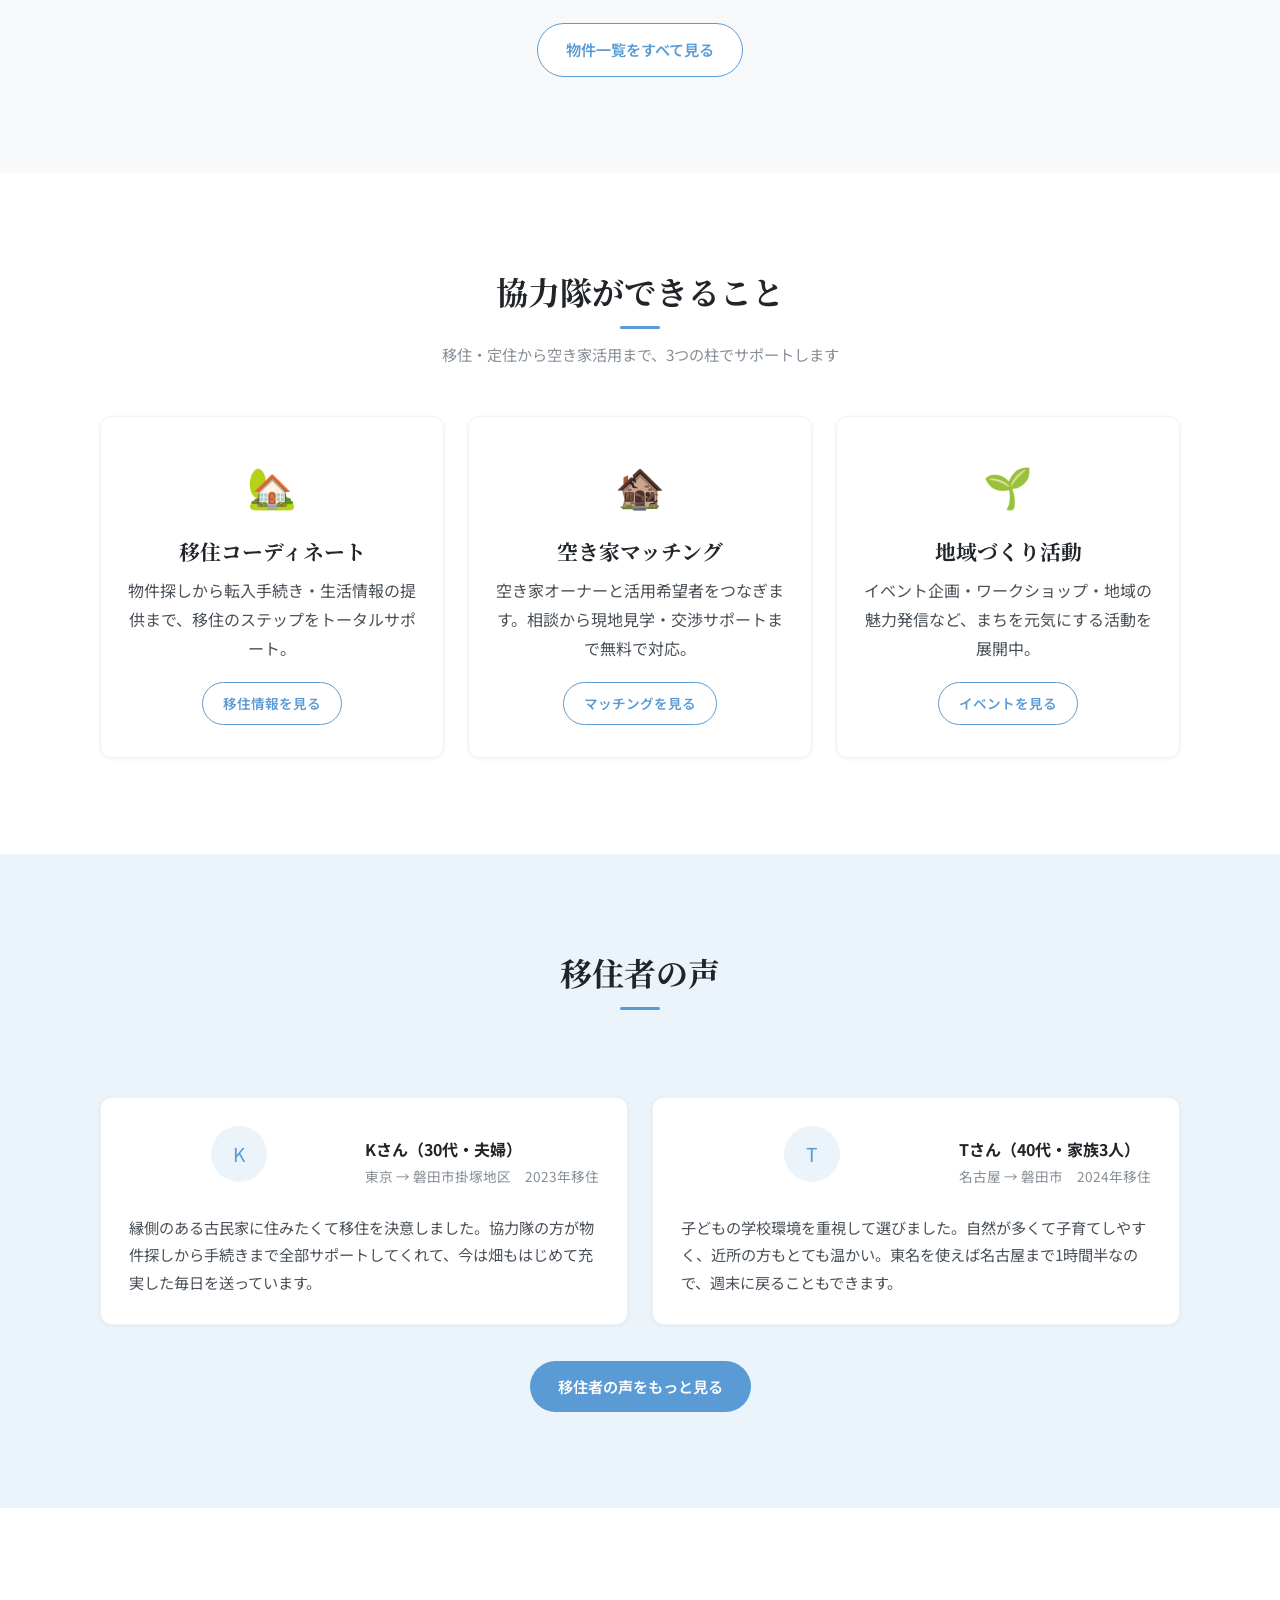
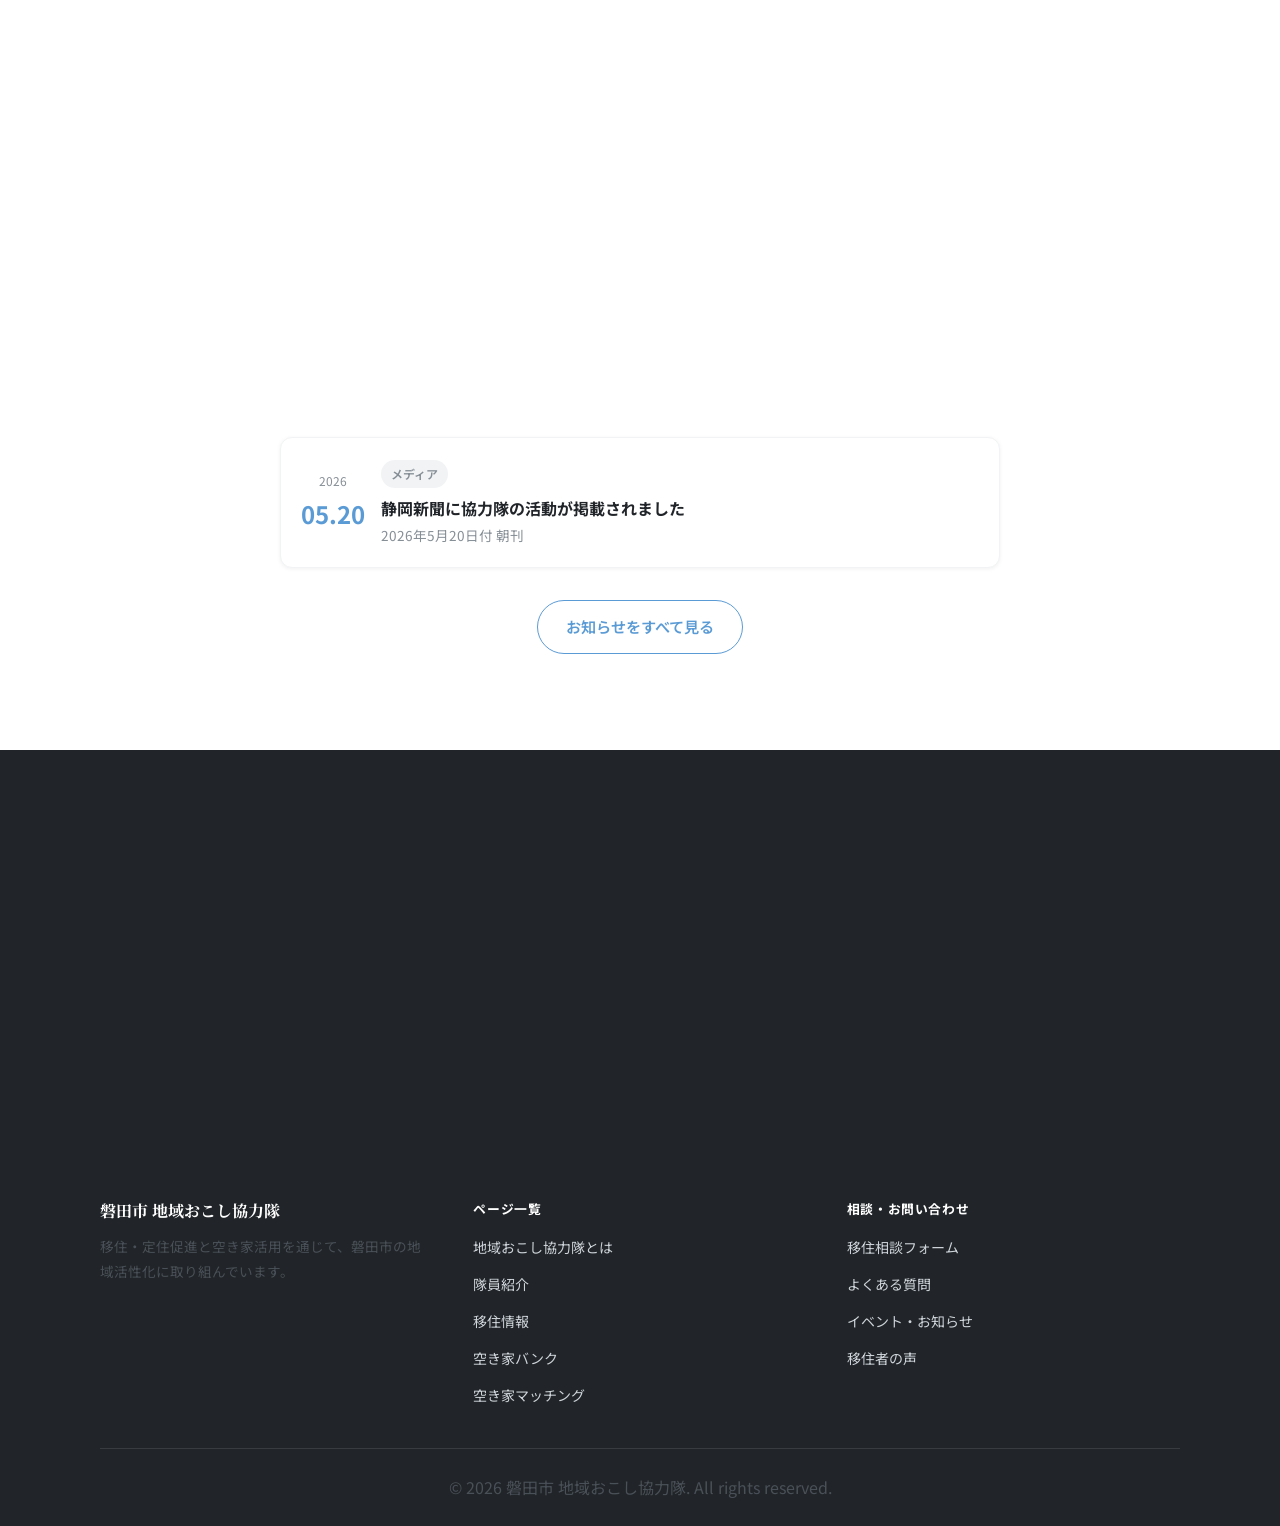
==== commit c7330bce: "Update index.html" ====
--- a/index.html
+++ b/index.html
@@ -16,7 +16,7 @@
   <header class="site-header" id="header">
     <div class="header-inner">
       <a href="index.html" class="site-logo">
-        【demo】磐田市 地域おこし協力隊Webサイト
+        【demo】磐田市 地域おこし協力隊
         <span>Iwata City Regional Cooperation</span>
       </a>
       <nav class="nav-links">
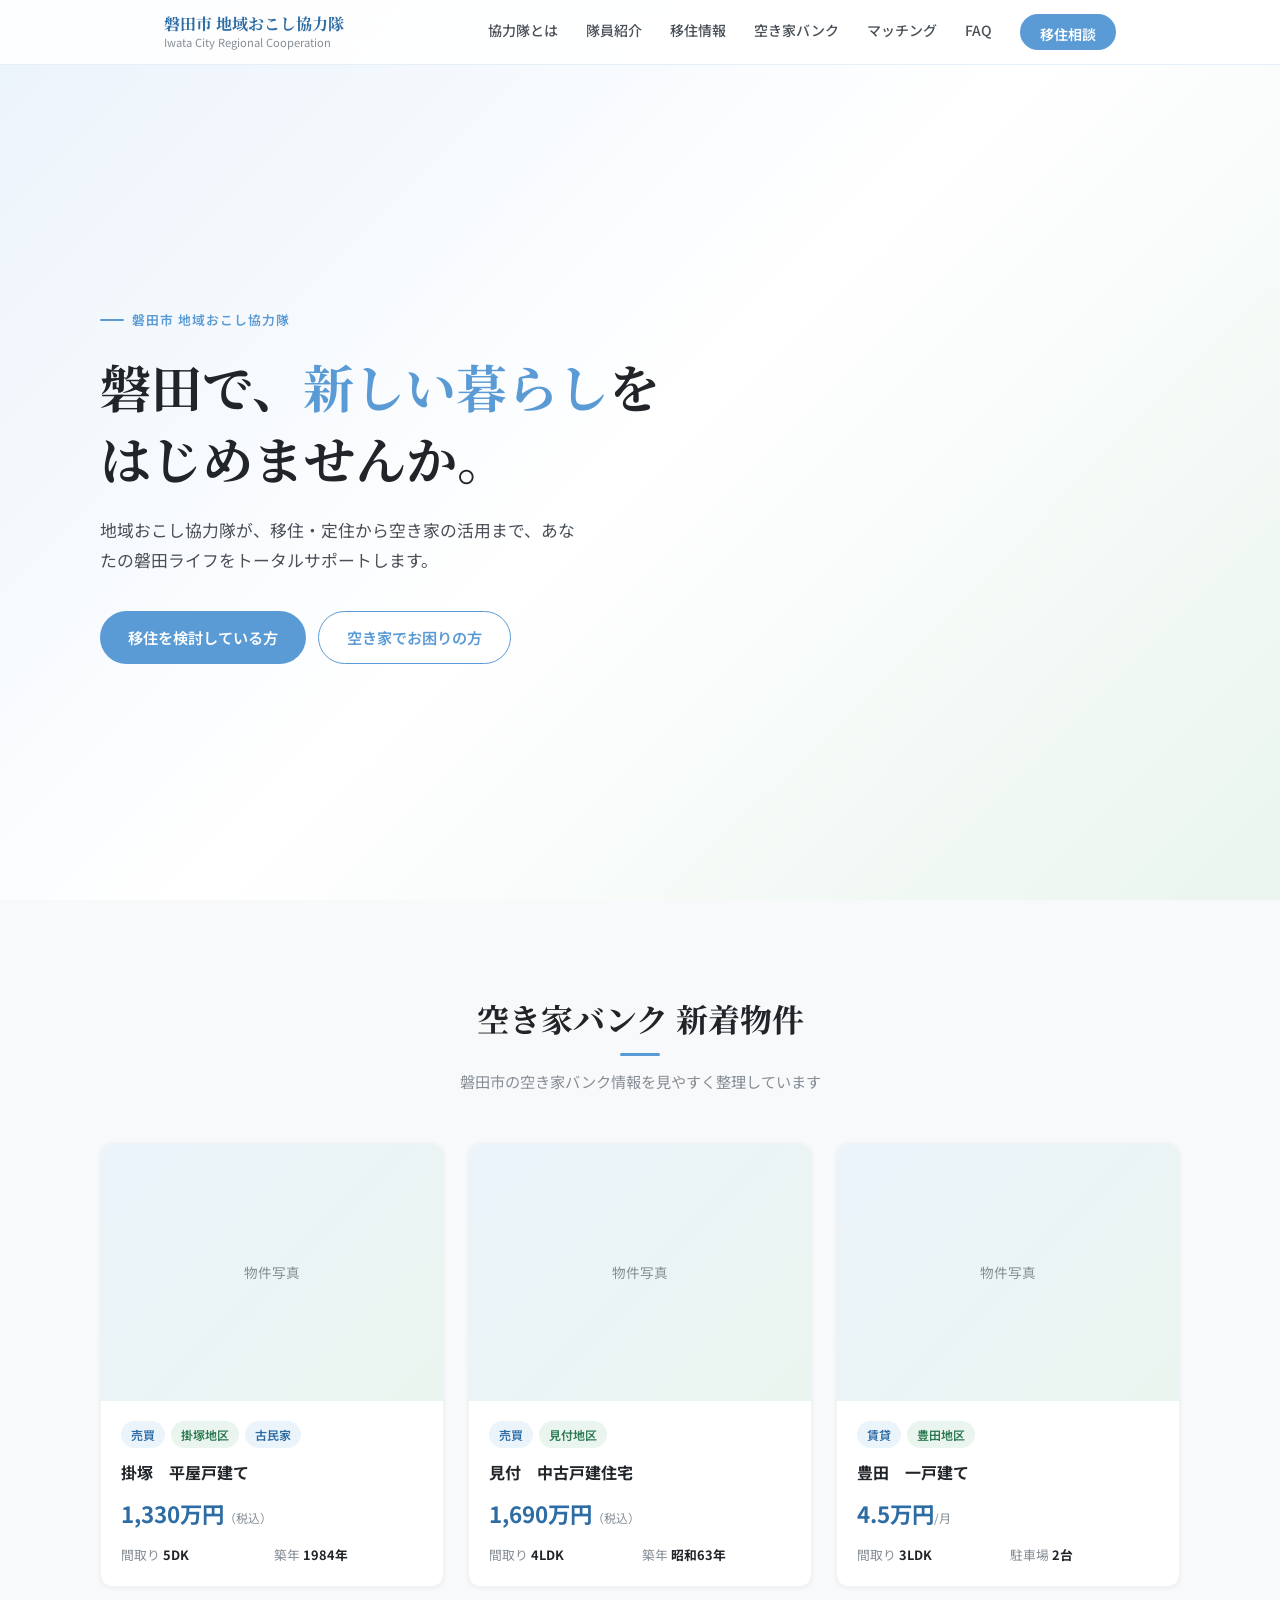
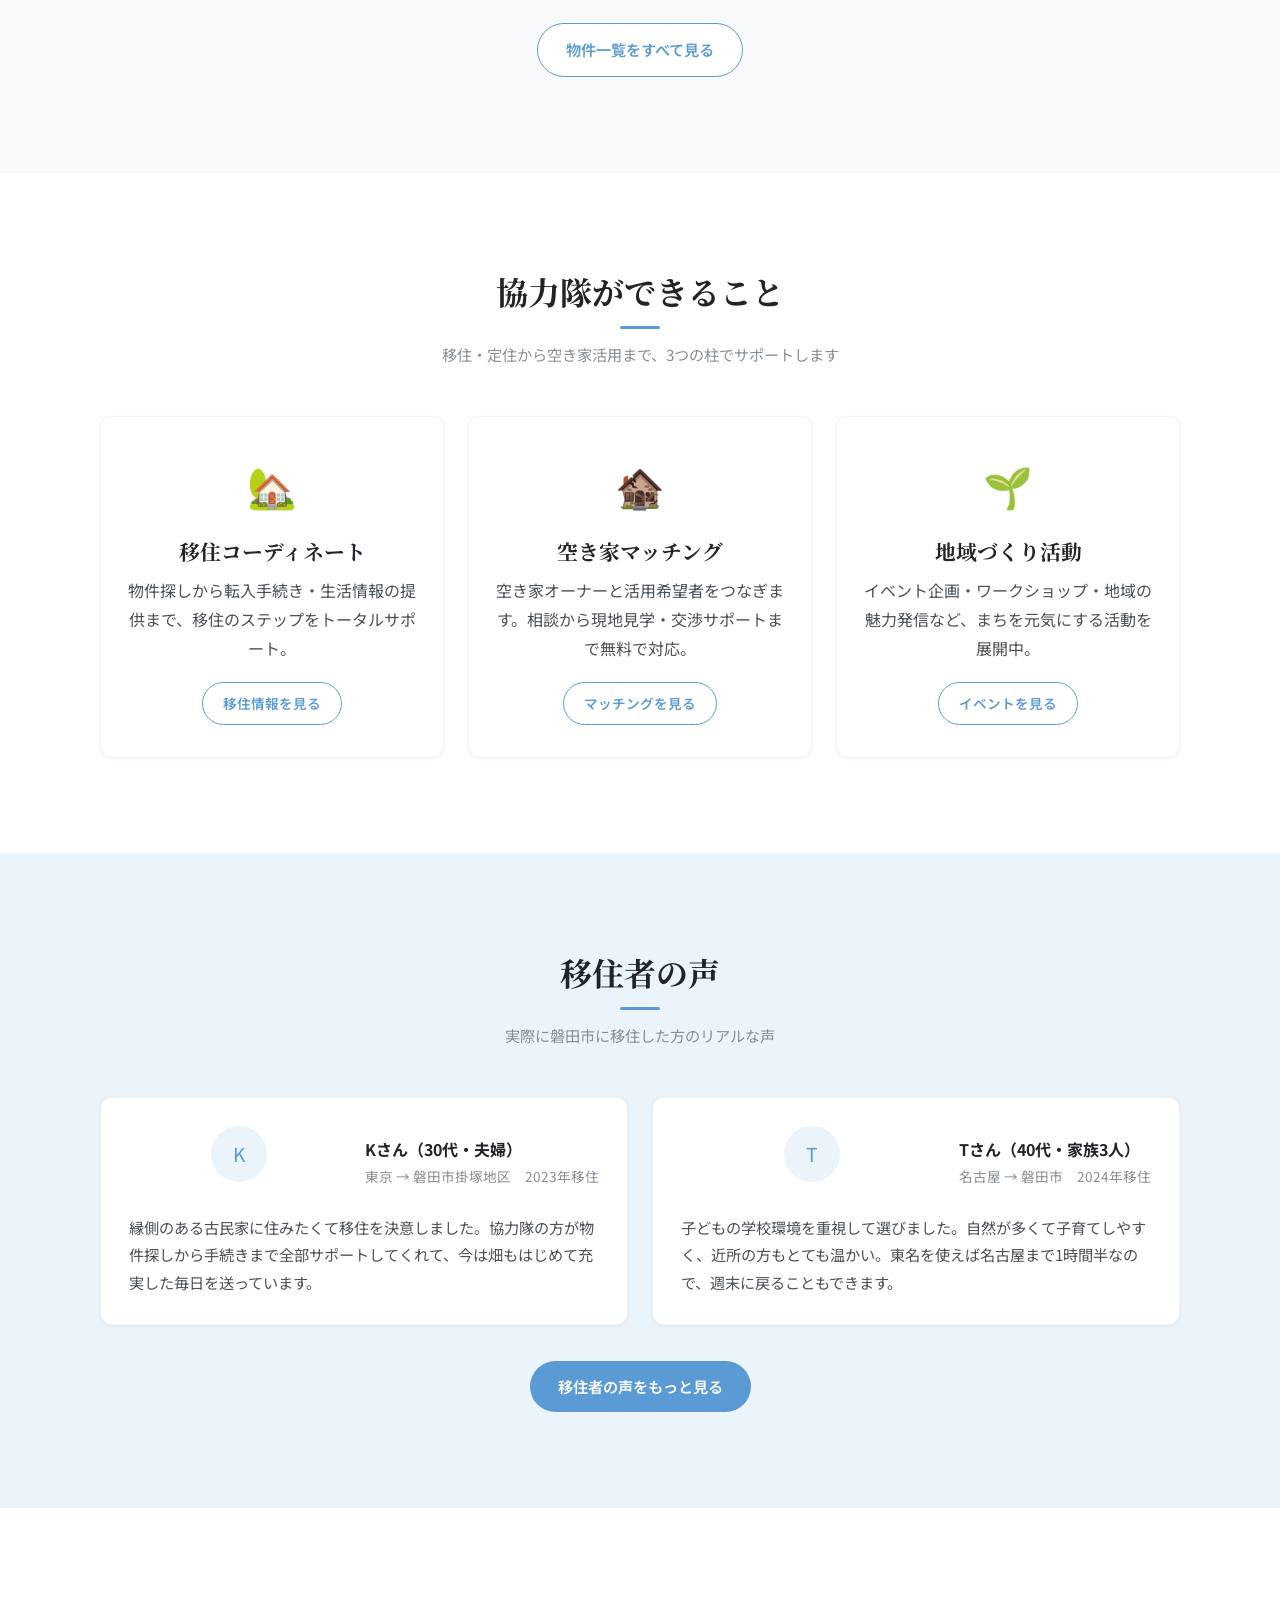
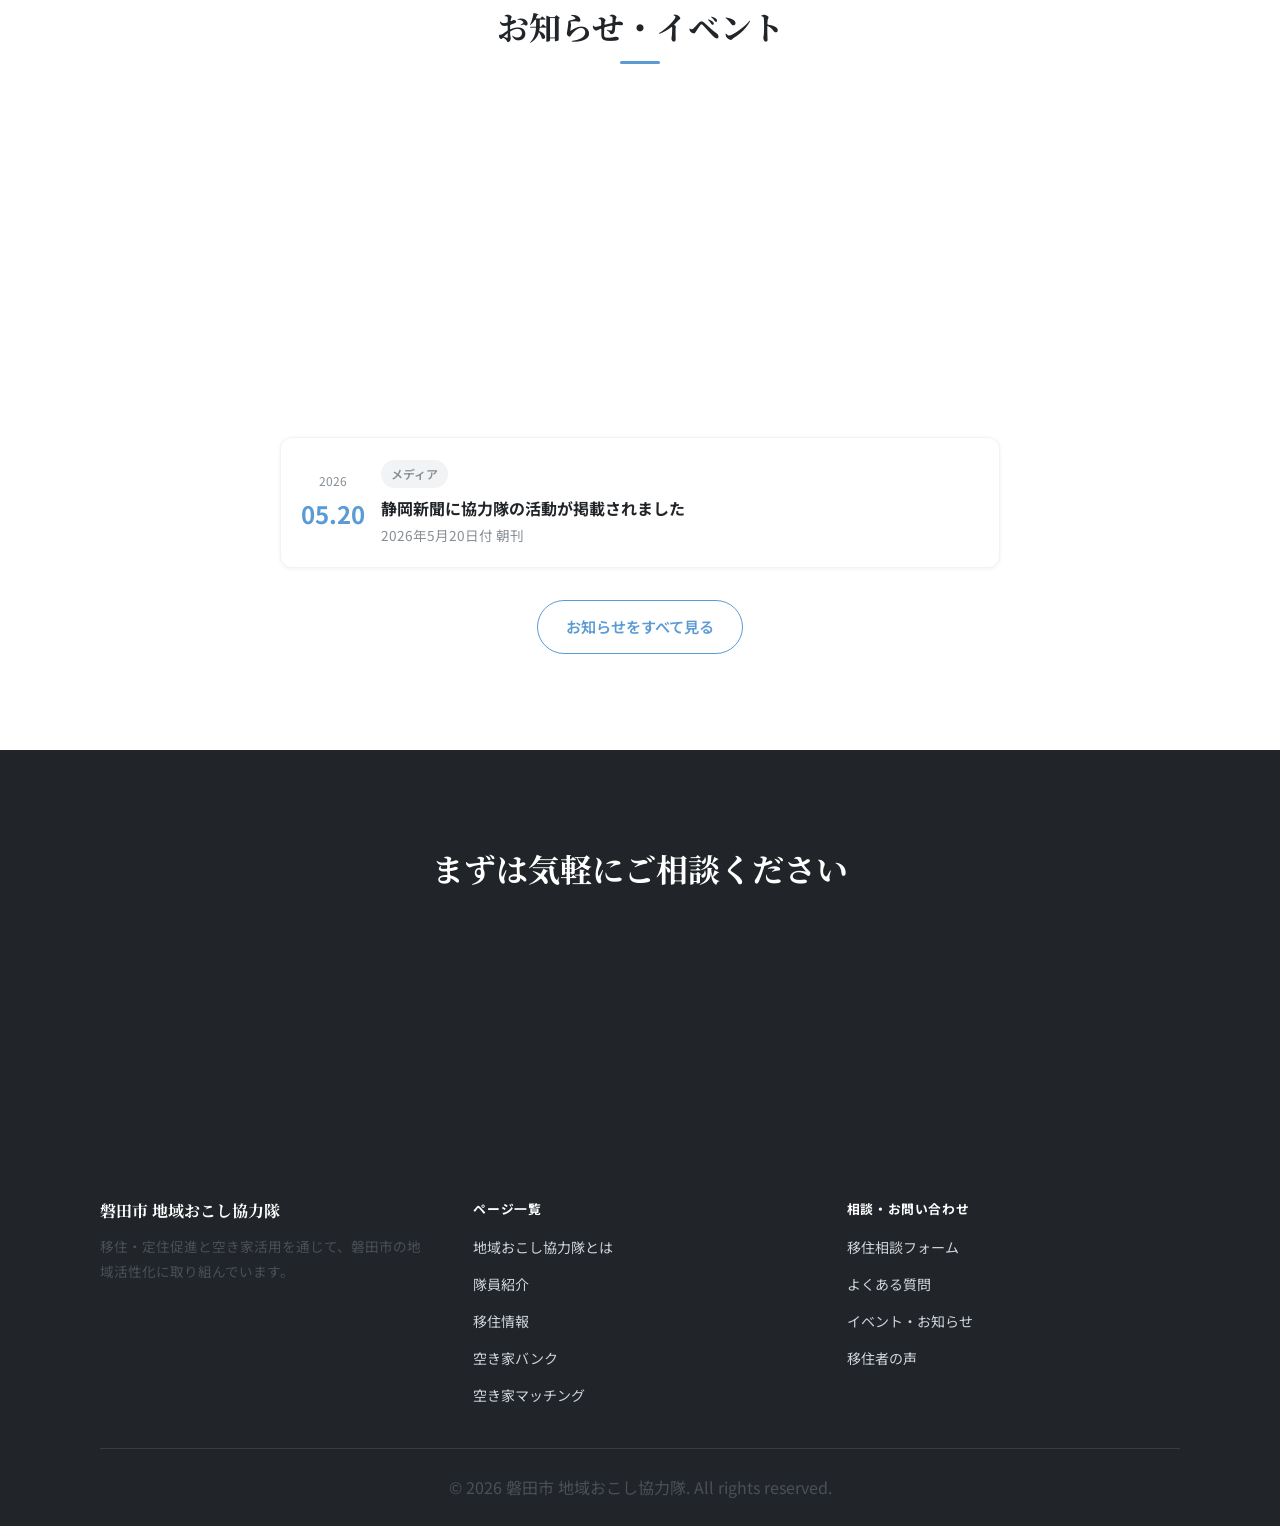
==== commit cc8b00b4: "Update title and links in index.html" ====
--- a/index.html
+++ b/index.html
@@ -3,7 +3,7 @@
 <head>
   <meta charset="UTF-8">
   <meta name="viewport" content="width=device-width, initial-scale=1.0">
-  <title>【demo】磐田市 地域おこし協力隊Webサイト</title>
+  <title>磐田市 地域おこし協力隊</title>
   <meta name="description" content="磐田市の地域おこし協力隊が移住・空き家活用をサポートします。移住相談・空き家バンク・マッチングのご相談はこちら。">
   <link rel="preconnect" href="https://fonts.googleapis.com">
   <link rel="preconnect" href="https://fonts.gstatic.com" crossorigin>
@@ -16,7 +16,7 @@
   <header class="site-header" id="header">
     <div class="header-inner">
       <a href="index.html" class="site-logo">
-        【demo】磐田市 地域おこし協力隊
+        磐田市 地域おこし協力隊
         <span>Iwata City Regional Cooperation</span>
       </a>
       <nav class="nav-links">
@@ -24,7 +24,7 @@
         <a href="members.html">隊員紹介</a>
         <a href="iju.html">移住情報</a>
         <a href="akiya-bank.html">空き家バンク</a>
-        <a href="matching.html">マッチング</a>
+        <a href="akiya-matching.html">マッチング</a>
         <a href="faq.html">FAQ</a>
         <a href="consult.html" class="nav-cta">移住相談</a>
       </nav>
@@ -40,7 +40,7 @@
     <a href="members.html">隊員紹介</a>
     <a href="iju.html">移住情報</a>
     <a href="akiya-bank.html">空き家バンク</a>
-    <a href="matching.html">マッチング</a>
+    <a href="akiya-matching.html">マッチング</a>
     <a href="faq.html">FAQ</a>
     <a href="consult.html" class="nav-cta">移住相談はこちら</a>
   </nav>
@@ -60,7 +60,7 @@
         </p>
         <div class="hero-btns fade-up">
           <a href="consult.html" class="btn btn-primary">移住を検討している方</a>
-          <a href="matching.html" class="btn btn-secondary">空き家でお困りの方</a>
+          <a href="akiya-matching.html" class="btn btn-secondary">空き家でお困りの方</a>
         </div>
       </div>
     </section>
@@ -152,7 +152,7 @@
               <h3 style="margin-bottom:10px;">空き家マッチング</h3>
               <p>空き家オーナーと活用希望者をつなぎます。相談から現地見学・交渉サポートまで無料で対応。</p>
               <div style="margin-top:20px;">
-                <a href="matching.html" class="btn btn-secondary" style="padding:8px 20px; font-size:.85rem;">マッチングを見る</a>
+                <a href="akiya-matching.html" class="btn btn-secondary" style="padding:8px 20px; font-size:.85rem;">マッチングを見る</a>
               </div>
             </div>
           </div>
@@ -275,7 +275,7 @@
         <p class="fade-up" style="color:var(--gray-300); max-width:480px; margin:0 auto 36px;">移住コーディネーターが丁寧にご対応します。お問い合わせはすべて無料です。</p>
         <div style="display:flex; gap:16px; justify-content:center; flex-wrap:wrap;" class="fade-up">
           <a href="consult.html" class="btn btn-primary">移住相談フォームへ</a>
-          <a href="matching.html" class="btn" style="background:transparent; color:var(--white); border:1.5px solid rgba(255,255,255,.4);">空き家マッチング</a>
+          <a href="akiya-matching.html" class="btn" style="background:transparent; color:var(--white); border:1.5px solid rgba(255,255,255,.4);">空き家マッチング</a>
         </div>
       </div>
     </section>
@@ -297,7 +297,7 @@
             <li><a href="members.html">隊員紹介</a></li>
             <li><a href="iju.html">移住情報</a></li>
             <li><a href="akiya-bank.html">空き家バンク</a></li>
-            <li><a href="matching.html">空き家マッチング</a></li>
+            <li><a href="akiya-matching.html">空き家マッチング</a></li>
           </ul>
         </div>
         <div>
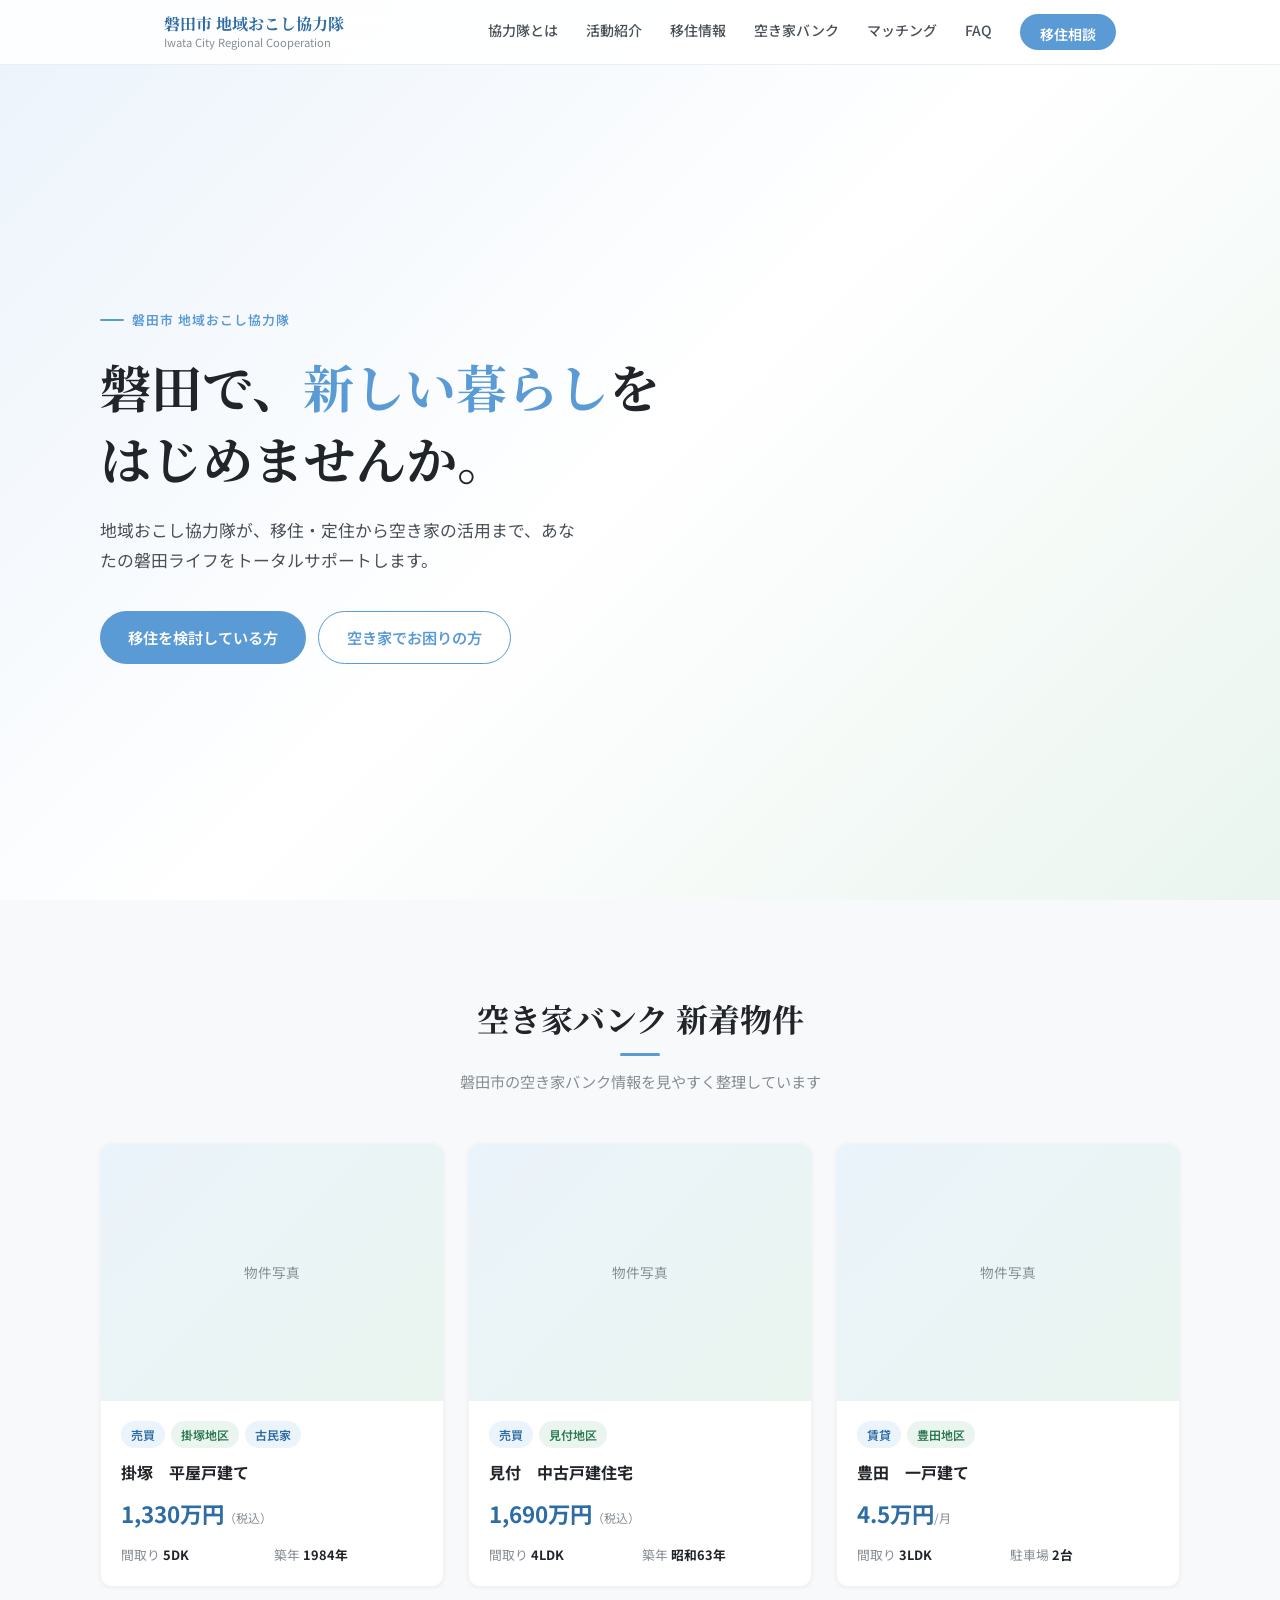
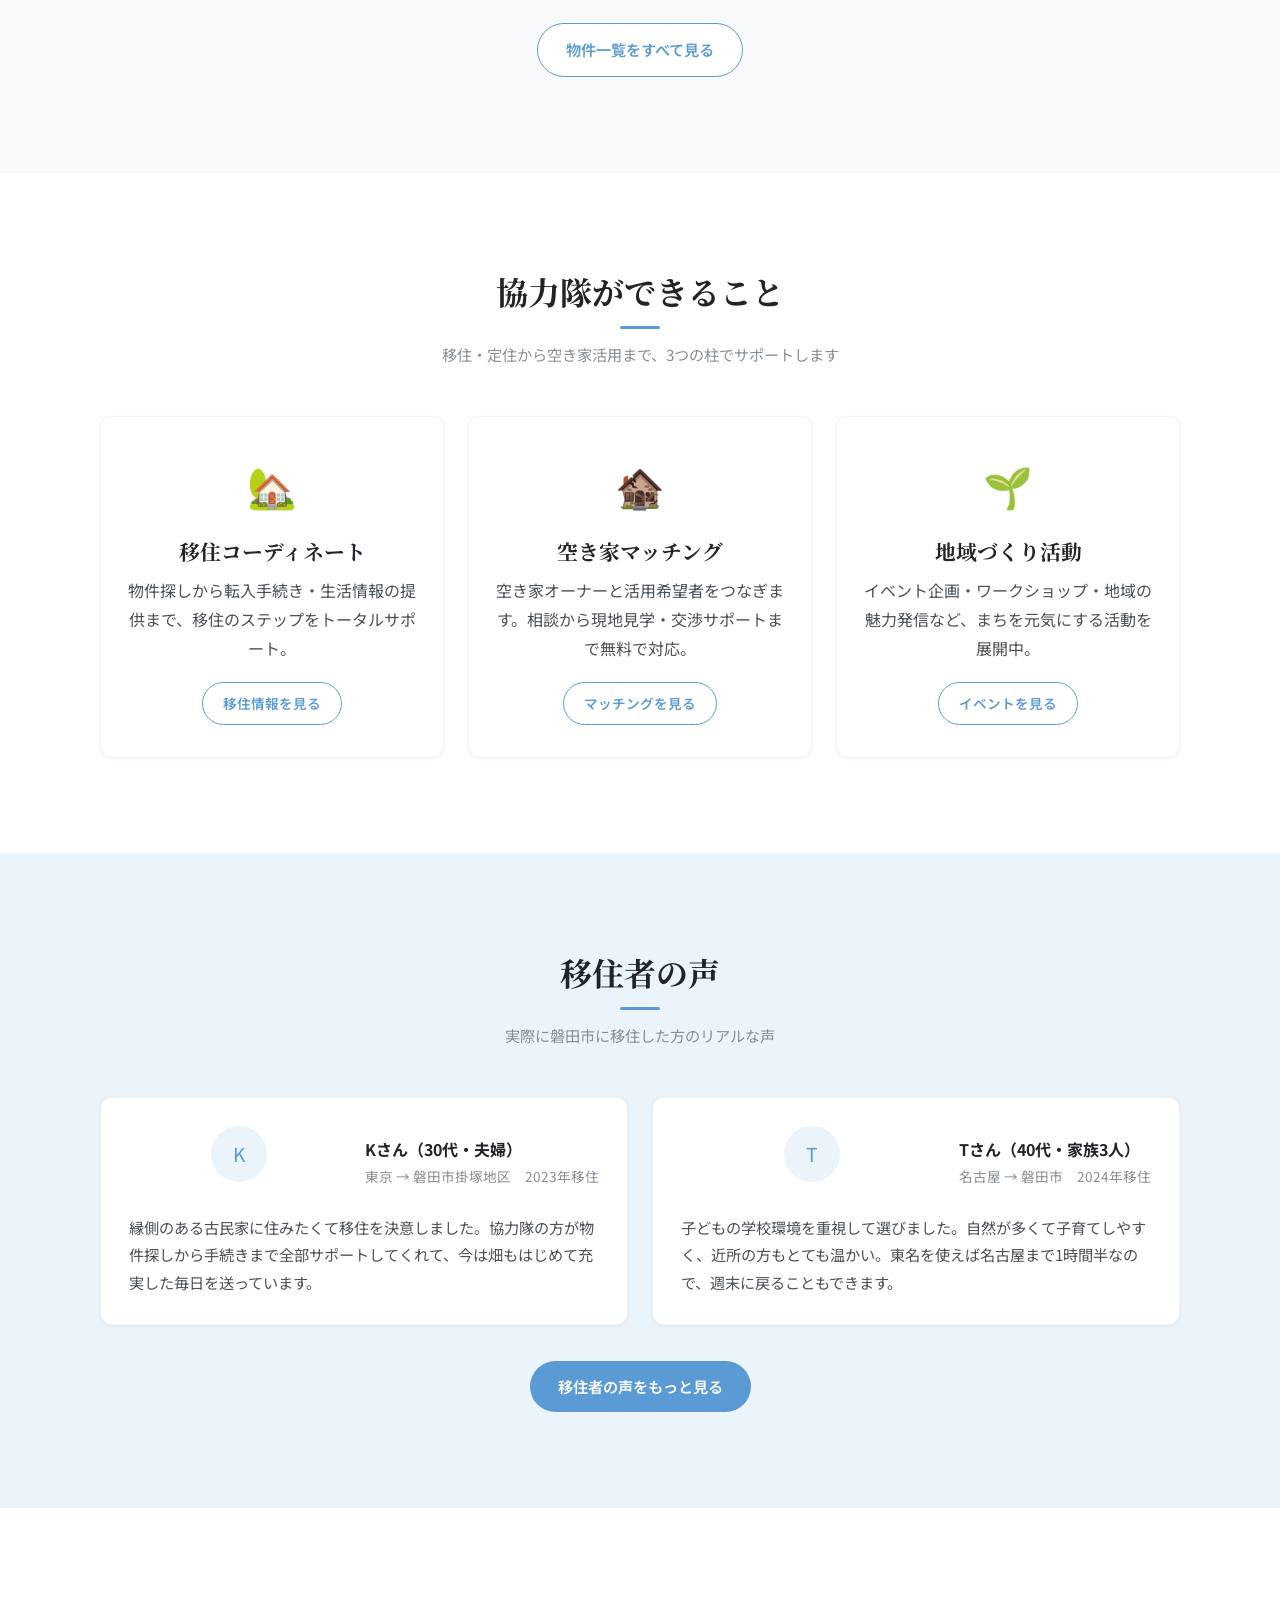
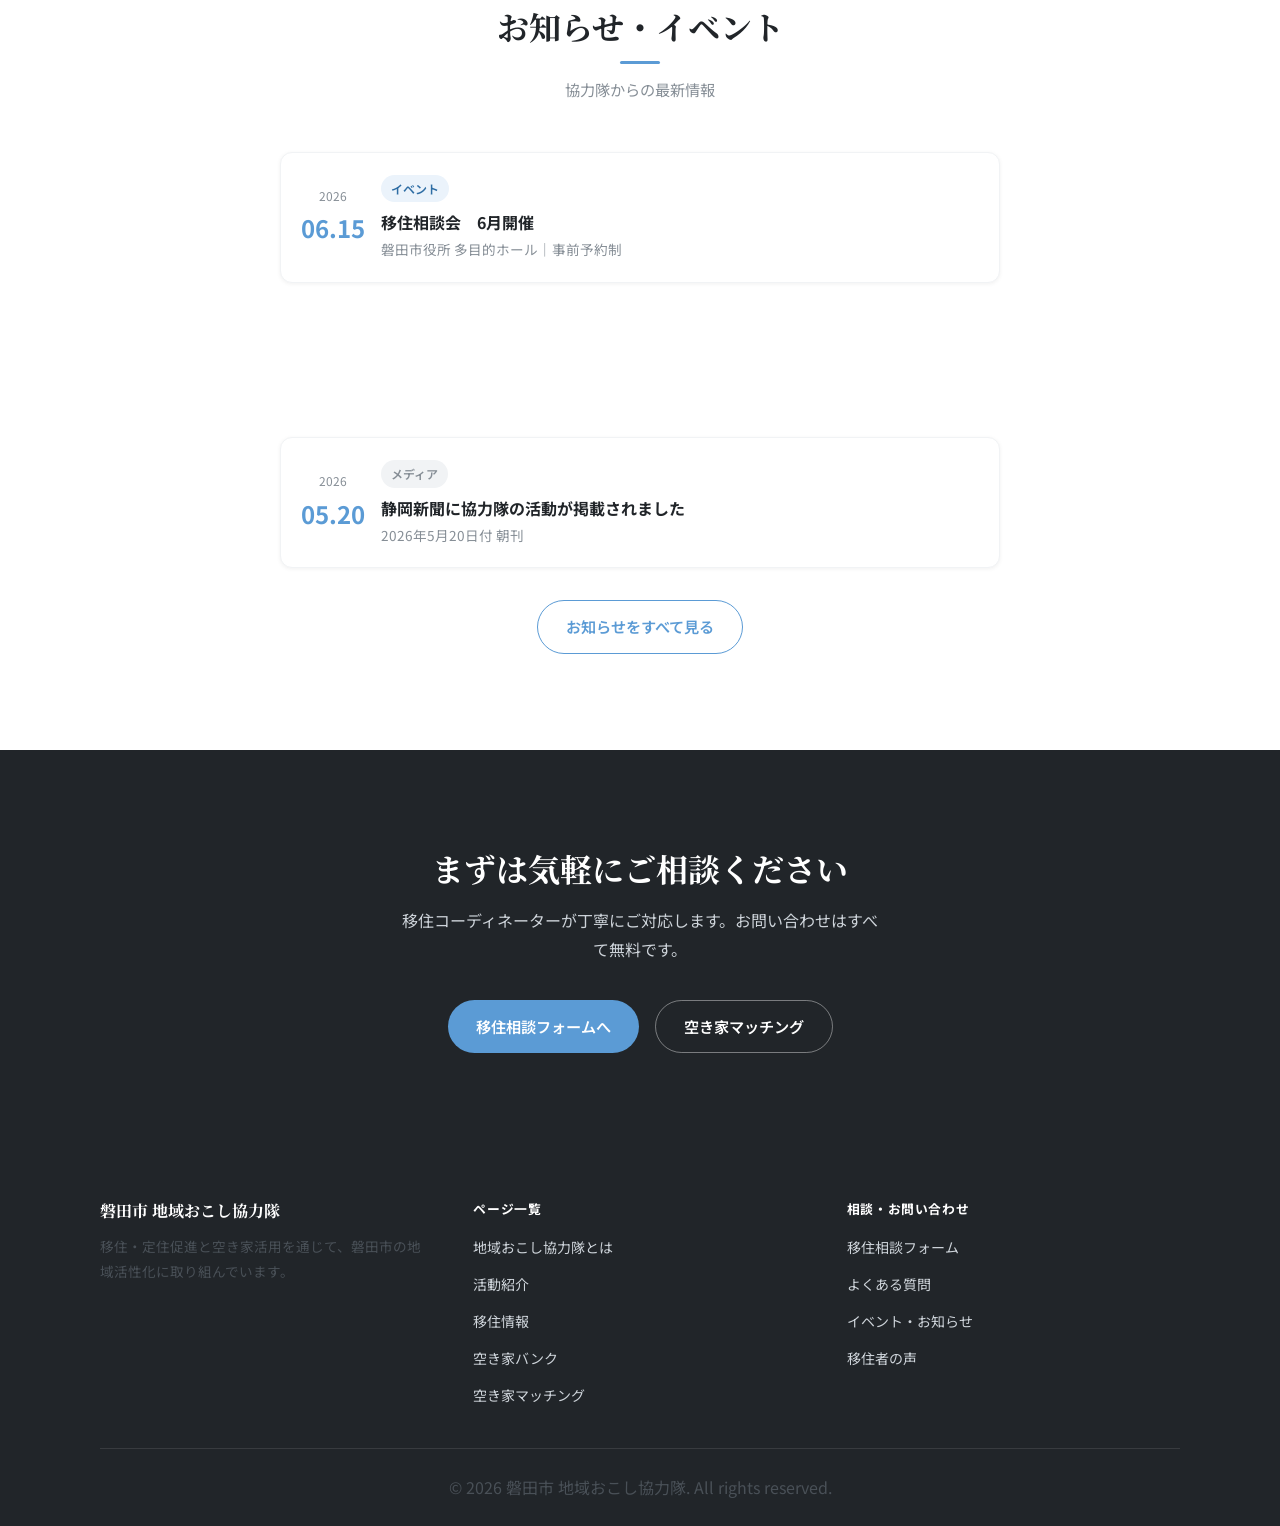
==== commit 1a0f3aee: "about.htmlを追加しました。" ====
--- a/index.html
+++ b/index.html
@@ -21,7 +21,7 @@
       </a>
       <nav class="nav-links">
         <a href="about.html">協力隊とは</a>
-        <a href="members.html">隊員紹介</a>
+        <a href="activities.html">活動紹介</a>
         <a href="iju.html">移住情報</a>
         <a href="akiya-bank.html">空き家バンク</a>
         <a href="akiya-matching.html">マッチング</a>
@@ -37,7 +37,7 @@
   <!-- モバイルナビ -->
   <nav class="mobile-nav" id="mobileNav">
     <a href="about.html">協力隊とは</a>
-    <a href="members.html">隊員紹介</a>
+    <a href="activities.html">活動紹介</a>
     <a href="iju.html">移住情報</a>
     <a href="akiya-bank.html">空き家バンク</a>
     <a href="akiya-matching.html">マッチング</a>
@@ -294,7 +294,7 @@
           <div class="footer-heading">ページ一覧</div>
           <ul class="footer-links">
             <li><a href="about.html">地域おこし協力隊とは</a></li>
-            <li><a href="members.html">隊員紹介</a></li>
+            <li><a href="activities.html">活動紹介</a></li>
             <li><a href="iju.html">移住情報</a></li>
             <li><a href="akiya-bank.html">空き家バンク</a></li>
             <li><a href="akiya-matching.html">空き家マッチング</a></li>
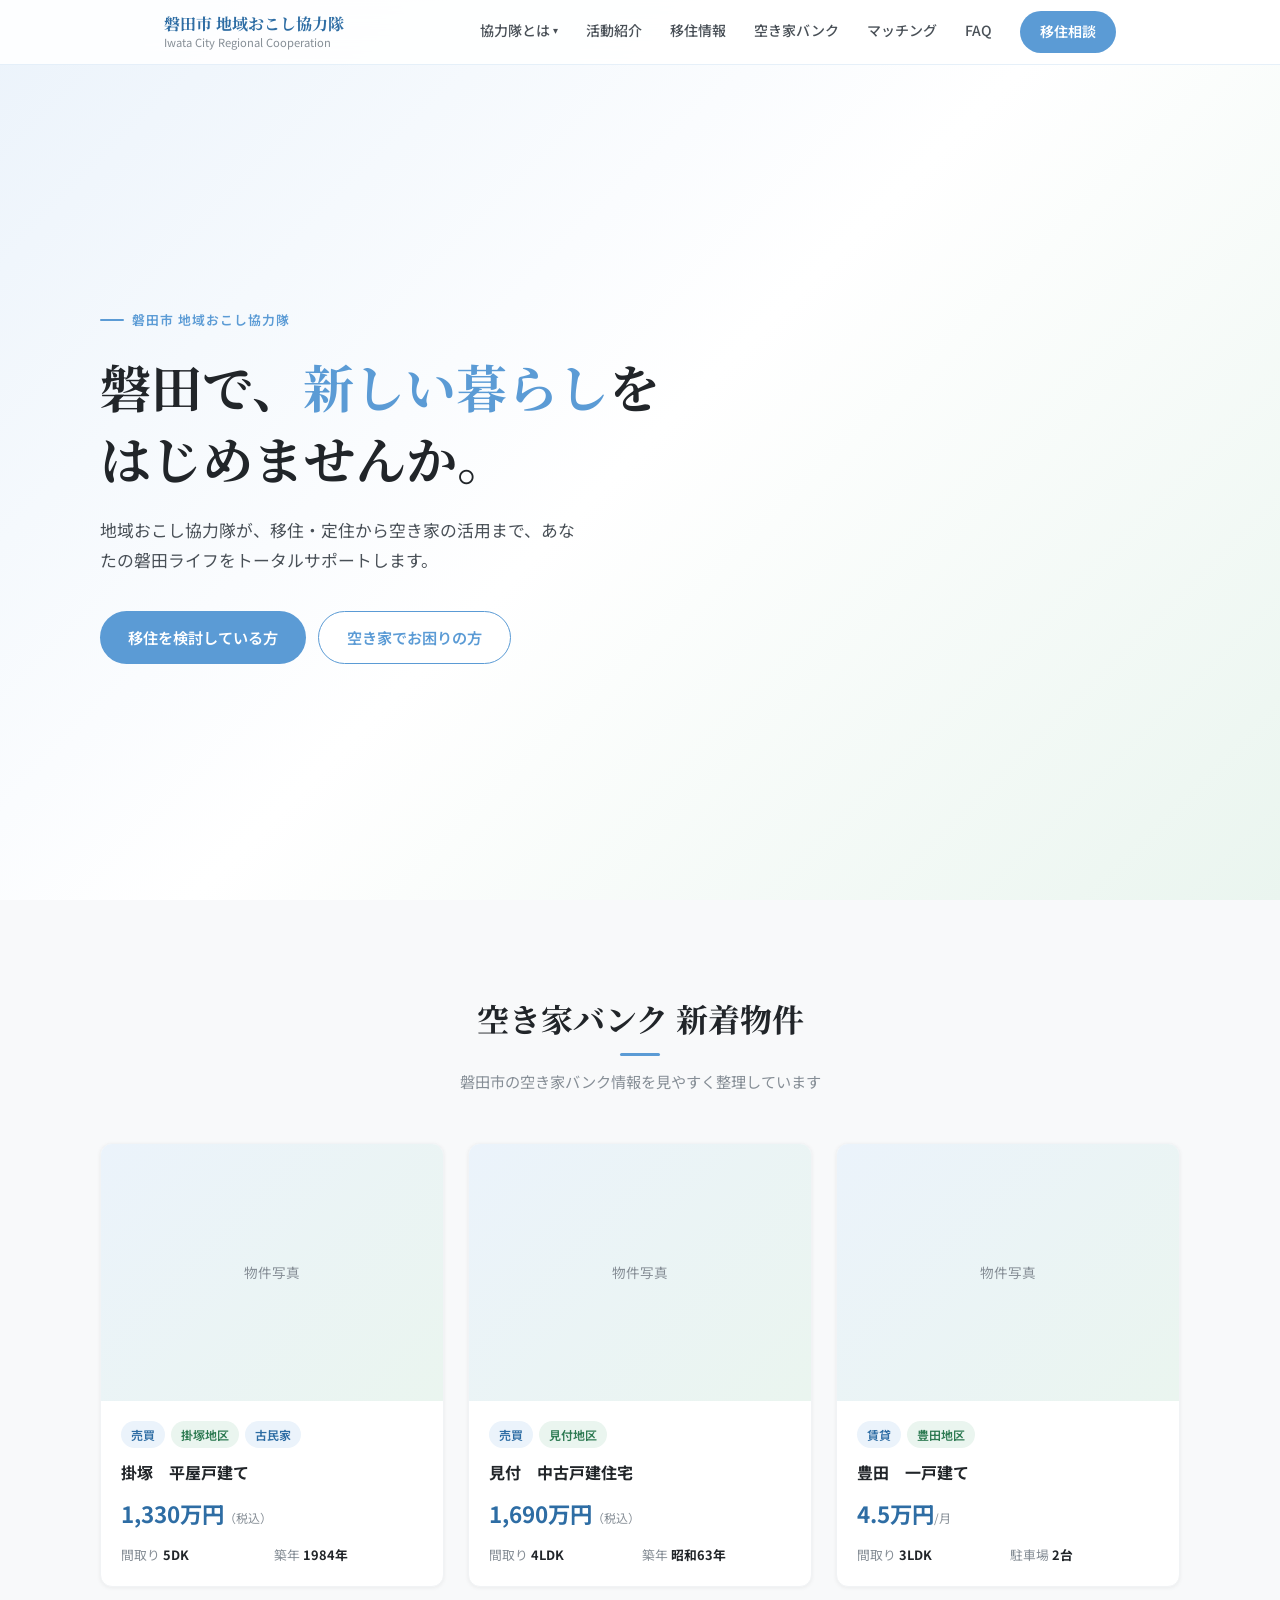
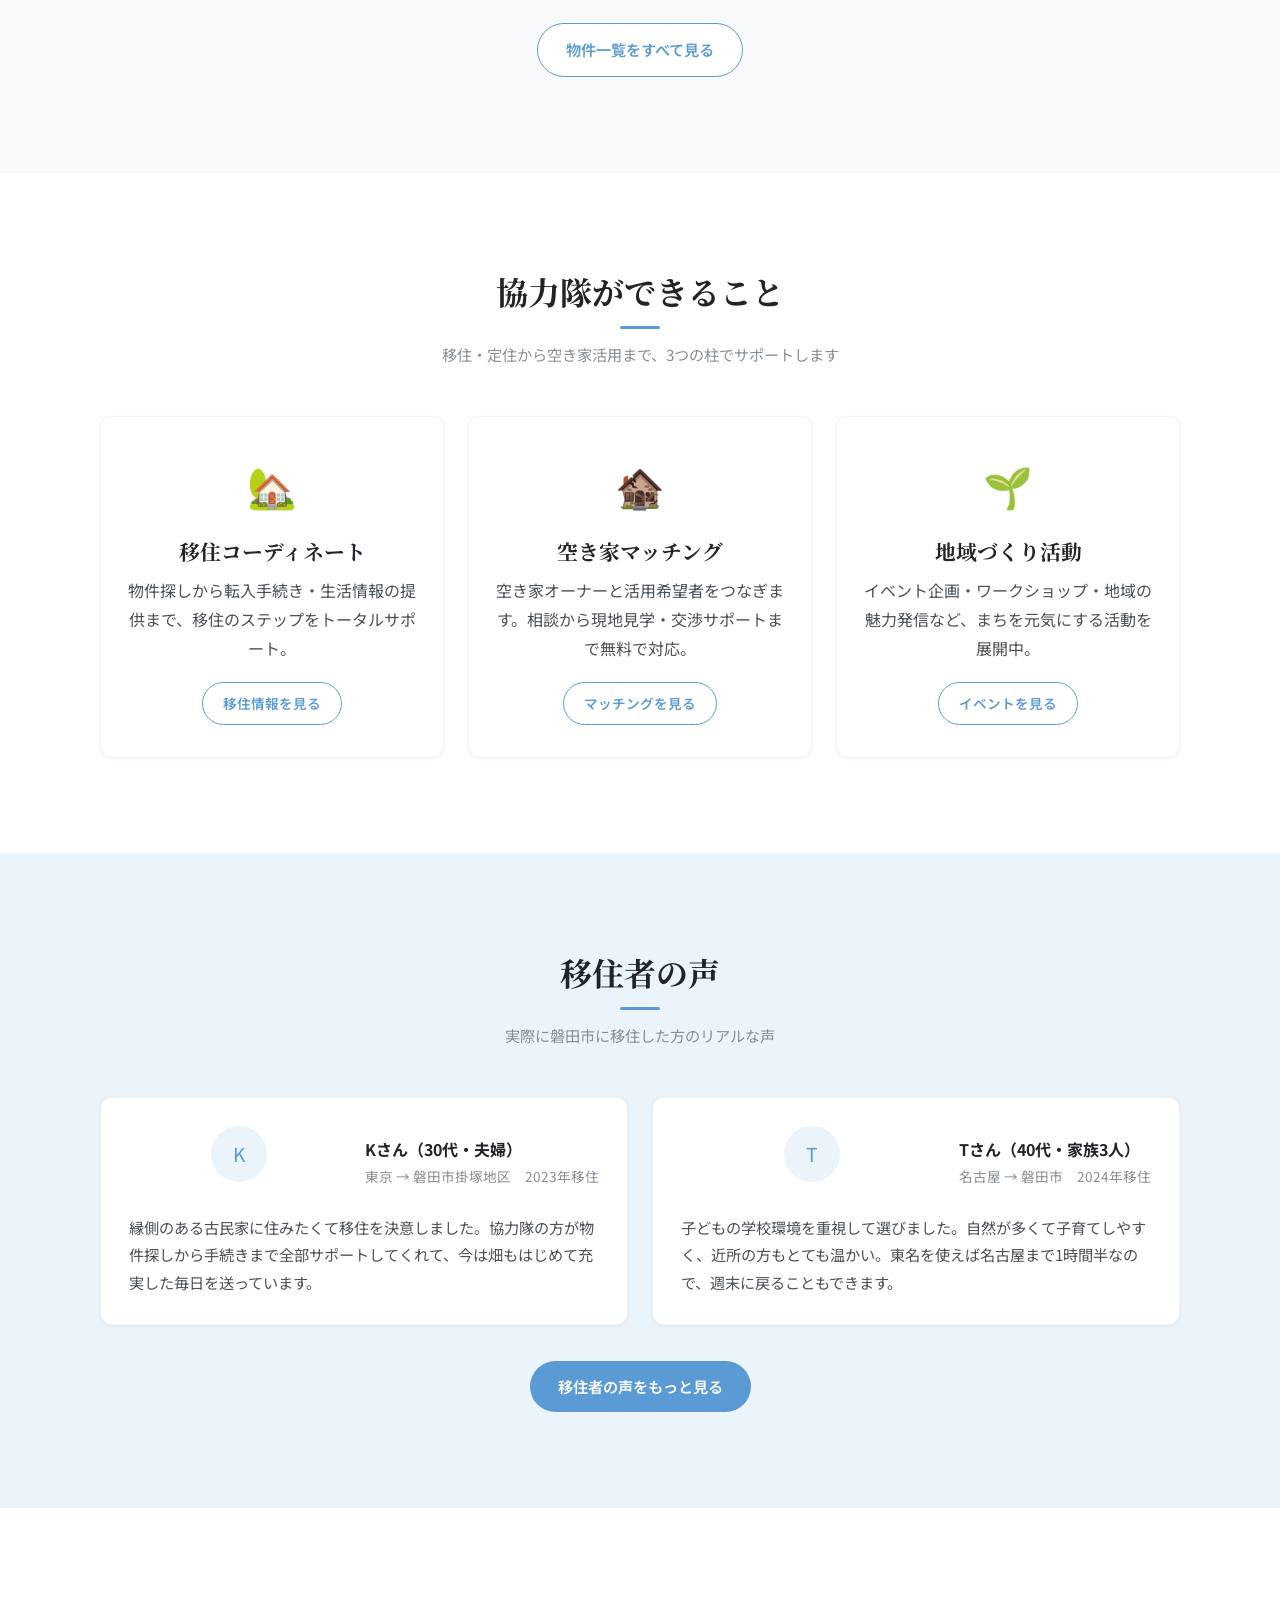
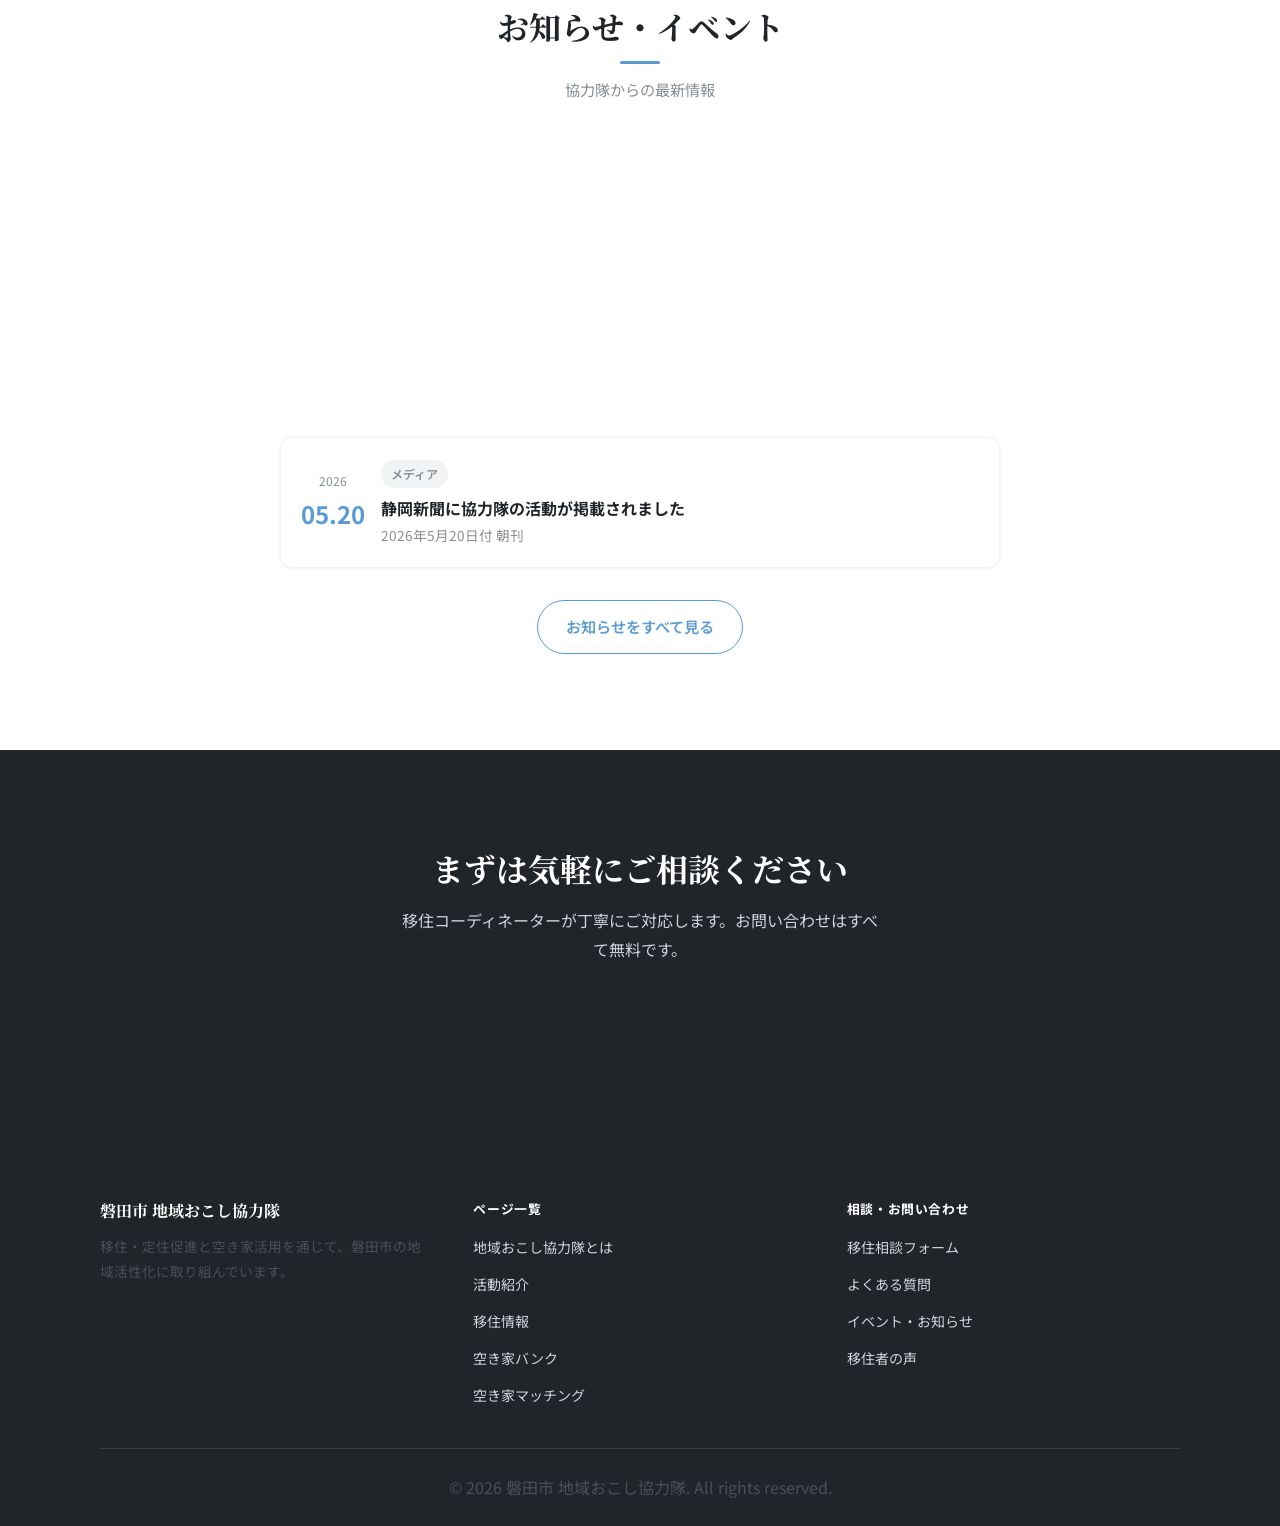
==== commit 9ad1aba4: "サブメニュー追加" ====
--- a/index.html
+++ b/index.html
@@ -20,7 +20,14 @@
         <span>Iwata City Regional Cooperation</span>
       </a>
       <nav class="nav-links">
-        <a href="about.html">協力隊とは</a>
+        <div class="nav-dropdown">
+          <a href="about.html" class="nav-dropdown-toggle">協力隊とは <span class="nav-caret">▾</span></a>
+          <div class="nav-dropdown-menu">
+            <a href="about.html">制度の説明</a>
+            <a href="activities.html">活動紹介</a>
+            <a href="office.html">協力隊拠点</a>
+          </div>
+        </div>
         <a href="activities.html">活動紹介</a>
         <a href="iju.html">移住情報</a>
         <a href="akiya-bank.html">空き家バンク</a>
@@ -36,7 +43,14 @@
 
   <!-- モバイルナビ -->
   <nav class="mobile-nav" id="mobileNav">
-    <a href="about.html">協力隊とは</a>
+    <div class="mobile-sub-group">
+      <button class="mobile-sub-toggle" id="mobileSubToggle" aria-expanded="false">協力隊とは <span class="mobile-sub-caret">▾</span></button>
+      <div class="mobile-sub-menu" id="mobileSubMenu">
+        <a href="about.html">制度の説明</a>
+        <a href="activities.html">活動紹介</a>
+        <a href="office.html">協力隊拠点</a>
+      </div>
+    </div>
     <a href="activities.html">活動紹介</a>
     <a href="iju.html">移住情報</a>
     <a href="akiya-bank.html">空き家バンク</a>
@@ -326,14 +340,27 @@
     // ハンバーガーメニュー
     const hamburger = document.getElementById('hamburger');
     const mobileNav = document.getElementById('mobileNav');
+    const mobileSubToggle = document.getElementById('mobileSubToggle');
+    const mobileSubMenu = document.getElementById('mobileSubMenu');
     hamburger.addEventListener('click', () => {
       hamburger.classList.toggle('open');
       mobileNav.classList.toggle('open');
+      if (!mobileNav.classList.contains('open')) {
+        mobileSubToggle.setAttribute('aria-expanded', 'false');
+        mobileSubMenu.classList.remove('open');
+      }
+    });
+    mobileSubToggle.addEventListener('click', () => {
+      const expanded = mobileSubToggle.getAttribute('aria-expanded') === 'true';
+      mobileSubToggle.setAttribute('aria-expanded', String(!expanded));
+      mobileSubMenu.classList.toggle('open');
     });
     mobileNav.querySelectorAll('a').forEach(a => {
       a.addEventListener('click', () => {
         hamburger.classList.remove('open');
         mobileNav.classList.remove('open');
+        mobileSubToggle.setAttribute('aria-expanded', 'false');
+        mobileSubMenu.classList.remove('open');
       });
     });
 
--- a/style.css
+++ b/style.css
@@ -139,7 +139,7 @@
 .nav-cta {
   background: var(--blue);
   color: var(--white) !important;
-  padding: 8px 20px;
+  padding: 8px 20px !important;
   border-radius: 100px;
   font-size: .875rem !important;
   font-weight: 600 !important;
@@ -150,6 +150,107 @@
   background: var(--blue-dark) !important;
   transform: translateY(-1px);
 }
+
+/* ===== DROPDOWN ===== */
+.nav-dropdown {
+  position: relative;
+}
+.nav-dropdown-toggle {
+  display: flex !important;
+  align-items: center;
+  gap: 3px;
+  cursor: pointer;
+}
+.nav-caret {
+  font-size: .6rem;
+  display: inline-block;
+  transition: transform var(--transition);
+  line-height: 1;
+}
+.nav-dropdown:hover .nav-caret {
+  transform: rotate(180deg);
+}
+.nav-dropdown-menu {
+  position: absolute;
+  top: calc(100% + 16px);
+  left: 50%;
+  transform: translateX(-50%) translateY(-6px);
+  background: var(--white);
+  border-radius: var(--radius-md);
+  box-shadow: var(--shadow-lg);
+  border: 1px solid var(--gray-100);
+  min-width: 152px;
+  padding: 6px 0;
+  opacity: 0;
+  visibility: hidden;
+  pointer-events: none;
+  transition: opacity var(--transition), transform var(--transition), visibility var(--transition);
+}
+.nav-dropdown:hover .nav-dropdown-menu {
+  opacity: 1;
+  visibility: visible;
+  pointer-events: auto;
+  transform: translateX(-50%) translateY(0);
+}
+.nav-dropdown-menu a {
+  display: block !important;
+  padding: 10px 20px !important;
+  padding-bottom: 10px !important;
+  font-size: .85rem !important;
+  color: var(--gray-700) !important;
+  font-weight: 500 !important;
+  white-space: nowrap;
+  transition: color var(--transition), background-color var(--transition);
+}
+.nav-dropdown-menu a::after { display: none !important; }
+.nav-dropdown-menu a:hover {
+  color: var(--blue) !important;
+  background-color: var(--blue-light);
+}
+
+/* ===== MOBILE SUBMENU ===== */
+.mobile-sub-group {
+  display: flex;
+  flex-direction: column;
+  align-items: center;
+}
+.mobile-sub-toggle {
+  background: none;
+  border: none;
+  font-family: 'Noto Sans JP', sans-serif;
+  font-size: 1.2rem;
+  font-weight: 500;
+  color: var(--gray-900);
+  cursor: pointer;
+  display: flex;
+  align-items: center;
+  gap: 5px;
+  transition: color var(--transition);
+  padding: 0;
+}
+.mobile-sub-toggle:hover { color: var(--blue); }
+.mobile-sub-caret {
+  font-size: .75rem;
+  display: inline-block;
+  transition: transform var(--transition);
+}
+.mobile-sub-toggle[aria-expanded="true"] .mobile-sub-caret {
+  transform: rotate(180deg);
+}
+.mobile-sub-menu {
+  display: none;
+  flex-direction: column;
+  align-items: center;
+  gap: 12px;
+  margin-top: 16px;
+}
+.mobile-sub-menu.open { display: flex; }
+.mobile-sub-menu a {
+  font-size: 1rem !important;
+  color: var(--blue-dark) !important;
+  font-weight: 500;
+}
+.mobile-sub-menu a:hover { color: var(--blue) !important; }
 
 /* ===== HAMBURGER ===== */
 .hamburger {
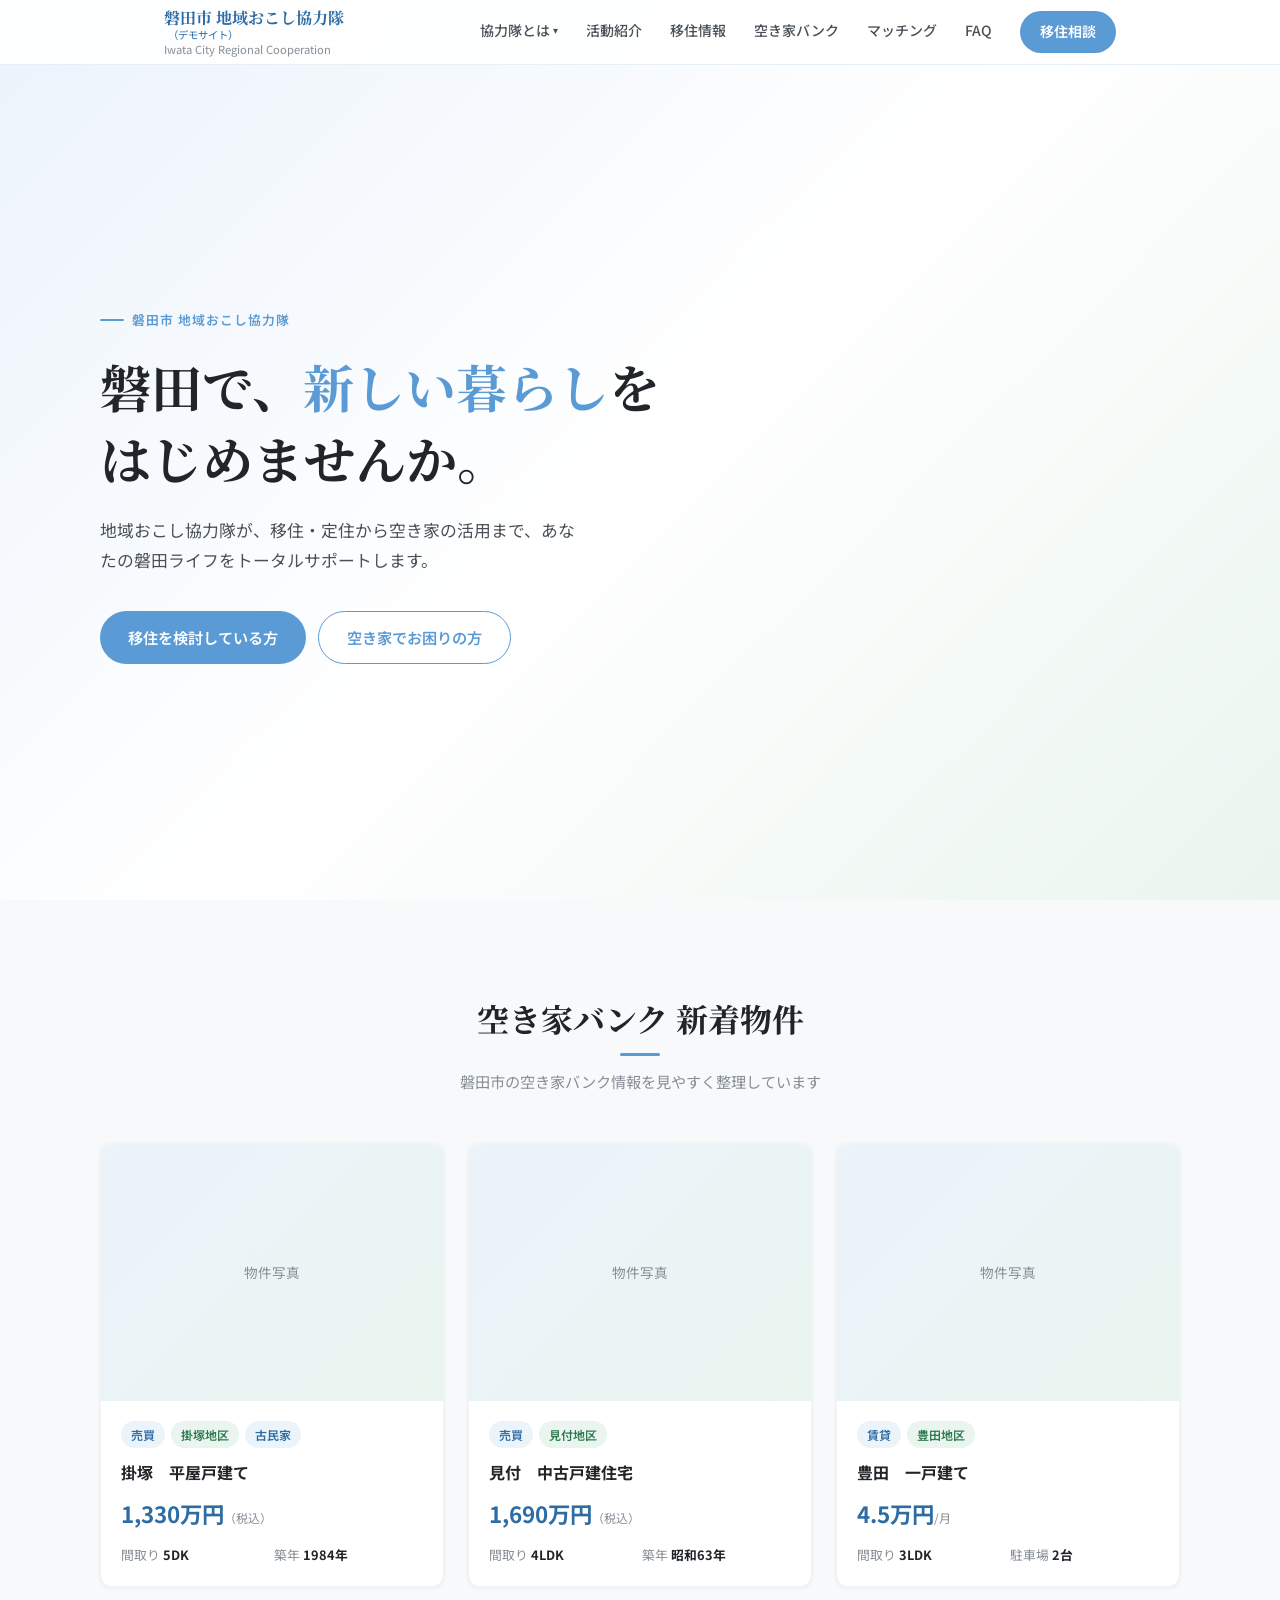
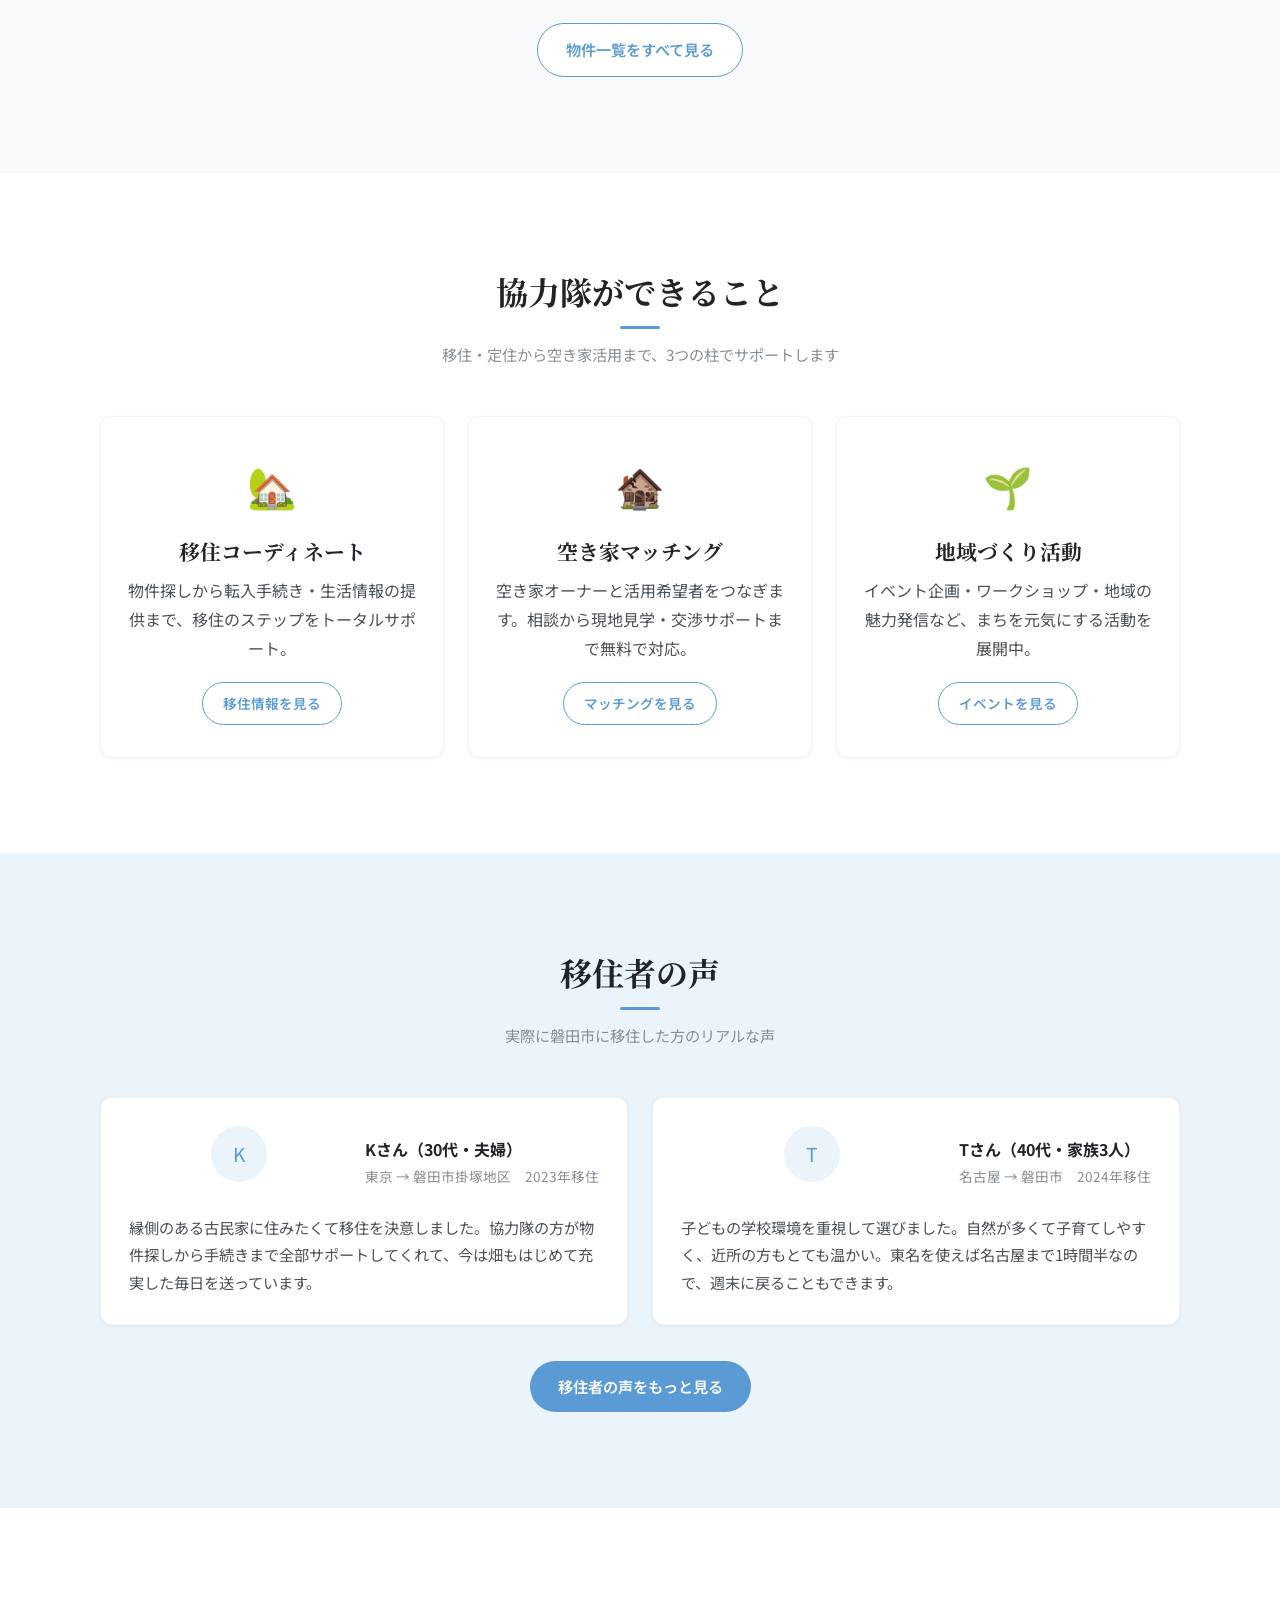
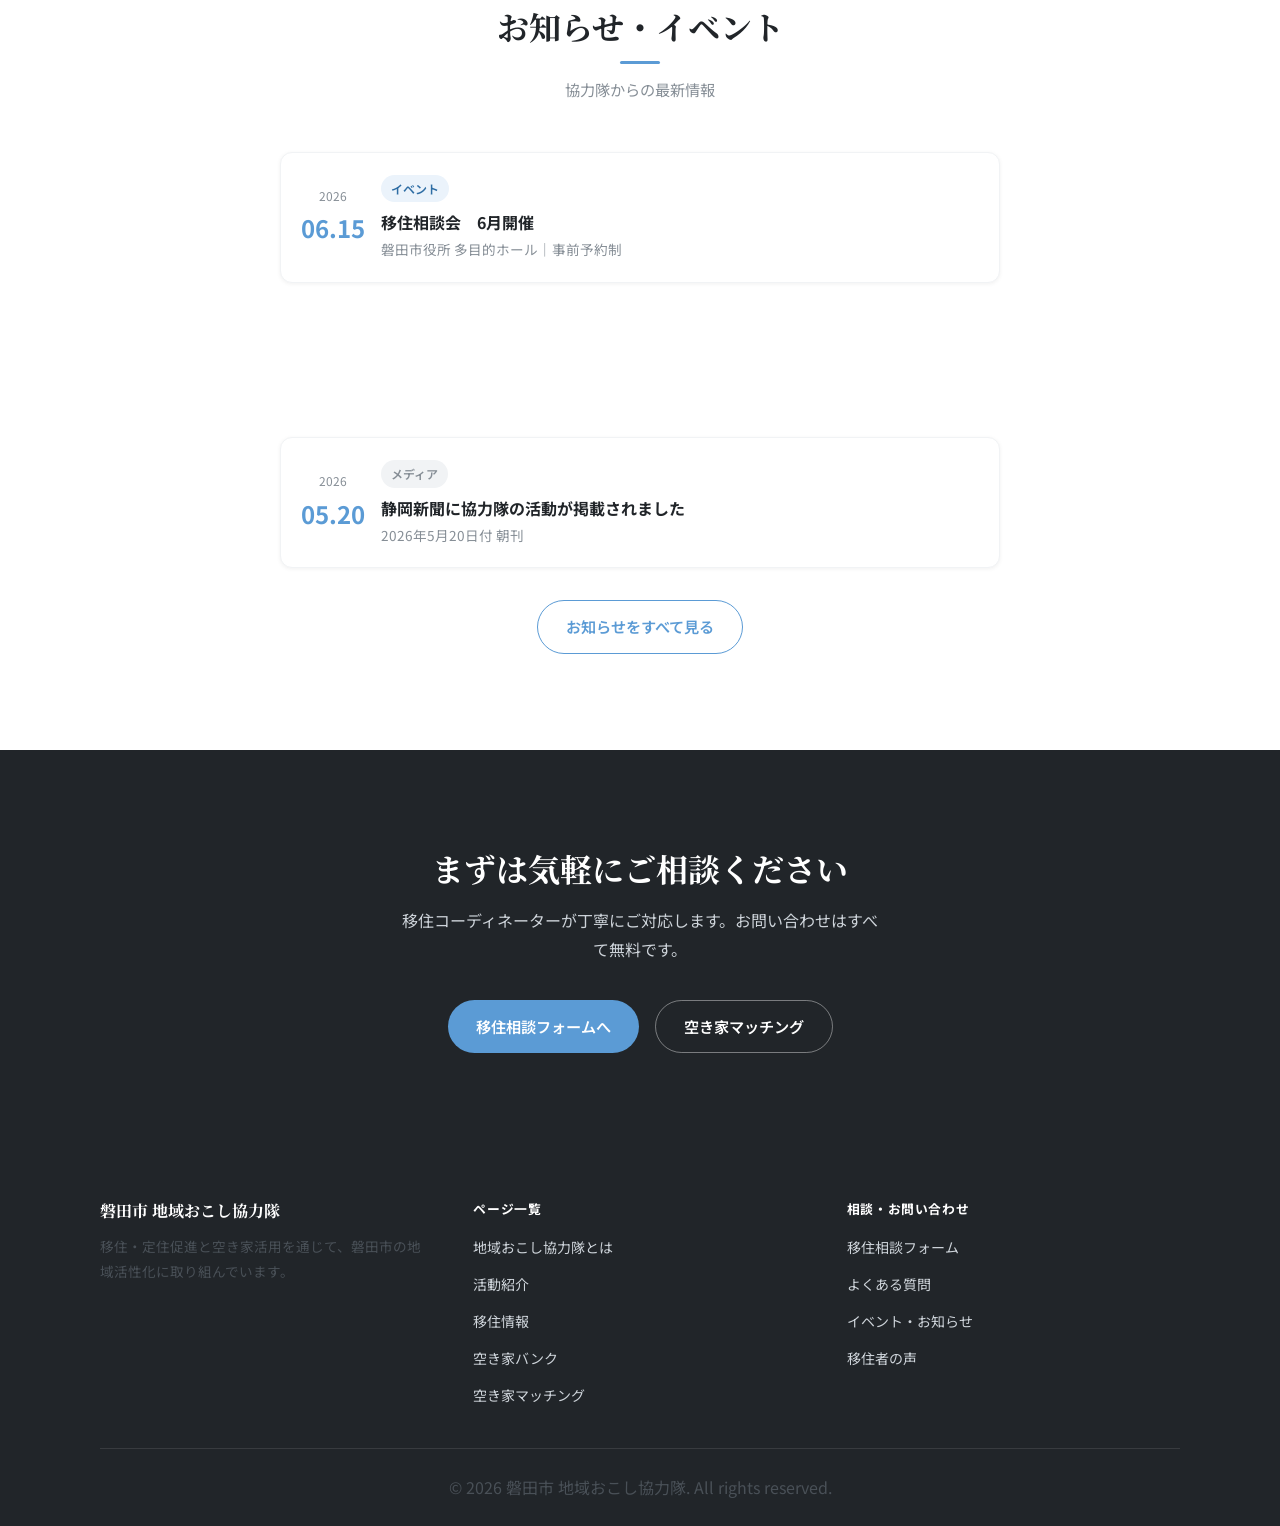
==== commit 1e3807a2: "デモサイトと追記" ====
--- a/index.html
+++ b/index.html
@@ -16,7 +16,7 @@
   <header class="site-header" id="header">
     <div class="header-inner">
       <a href="index.html" class="site-logo">
-        磐田市 地域おこし協力隊
+        磐田市 地域おこし協力隊<span class="demo-badge">（デモサイト）</span>
         <span>Iwata City Regional Cooperation</span>
       </a>
       <nav class="nav-links">
--- a/style.css
+++ b/style.css
@@ -110,6 +110,13 @@
   color: var(--gray-500);
   font-family: 'Noto Sans JP', sans-serif;
 }
+.site-logo .demo-badge {
+  font-size: .65rem;
+  font-weight: 400;
+  color: var(--gray-400);
+  font-family: 'Noto Sans JP', sans-serif;
+  margin-left: 4px;
+}
 
 .nav-links {
   display: flex;
@@ -172,7 +179,7 @@
 }
 .nav-dropdown-menu {
   position: absolute;
-  top: calc(100% + 16px);
+  top: 100%;
   left: 50%;
   transform: translateX(-50%) translateY(-6px);
   background: var(--white);
@@ -180,7 +187,7 @@
   box-shadow: var(--shadow-lg);
   border: 1px solid var(--gray-100);
   min-width: 152px;
-  padding: 6px 0;
+  padding: 22px 0 6px;
   opacity: 0;
   visibility: hidden;
   pointer-events: none;
